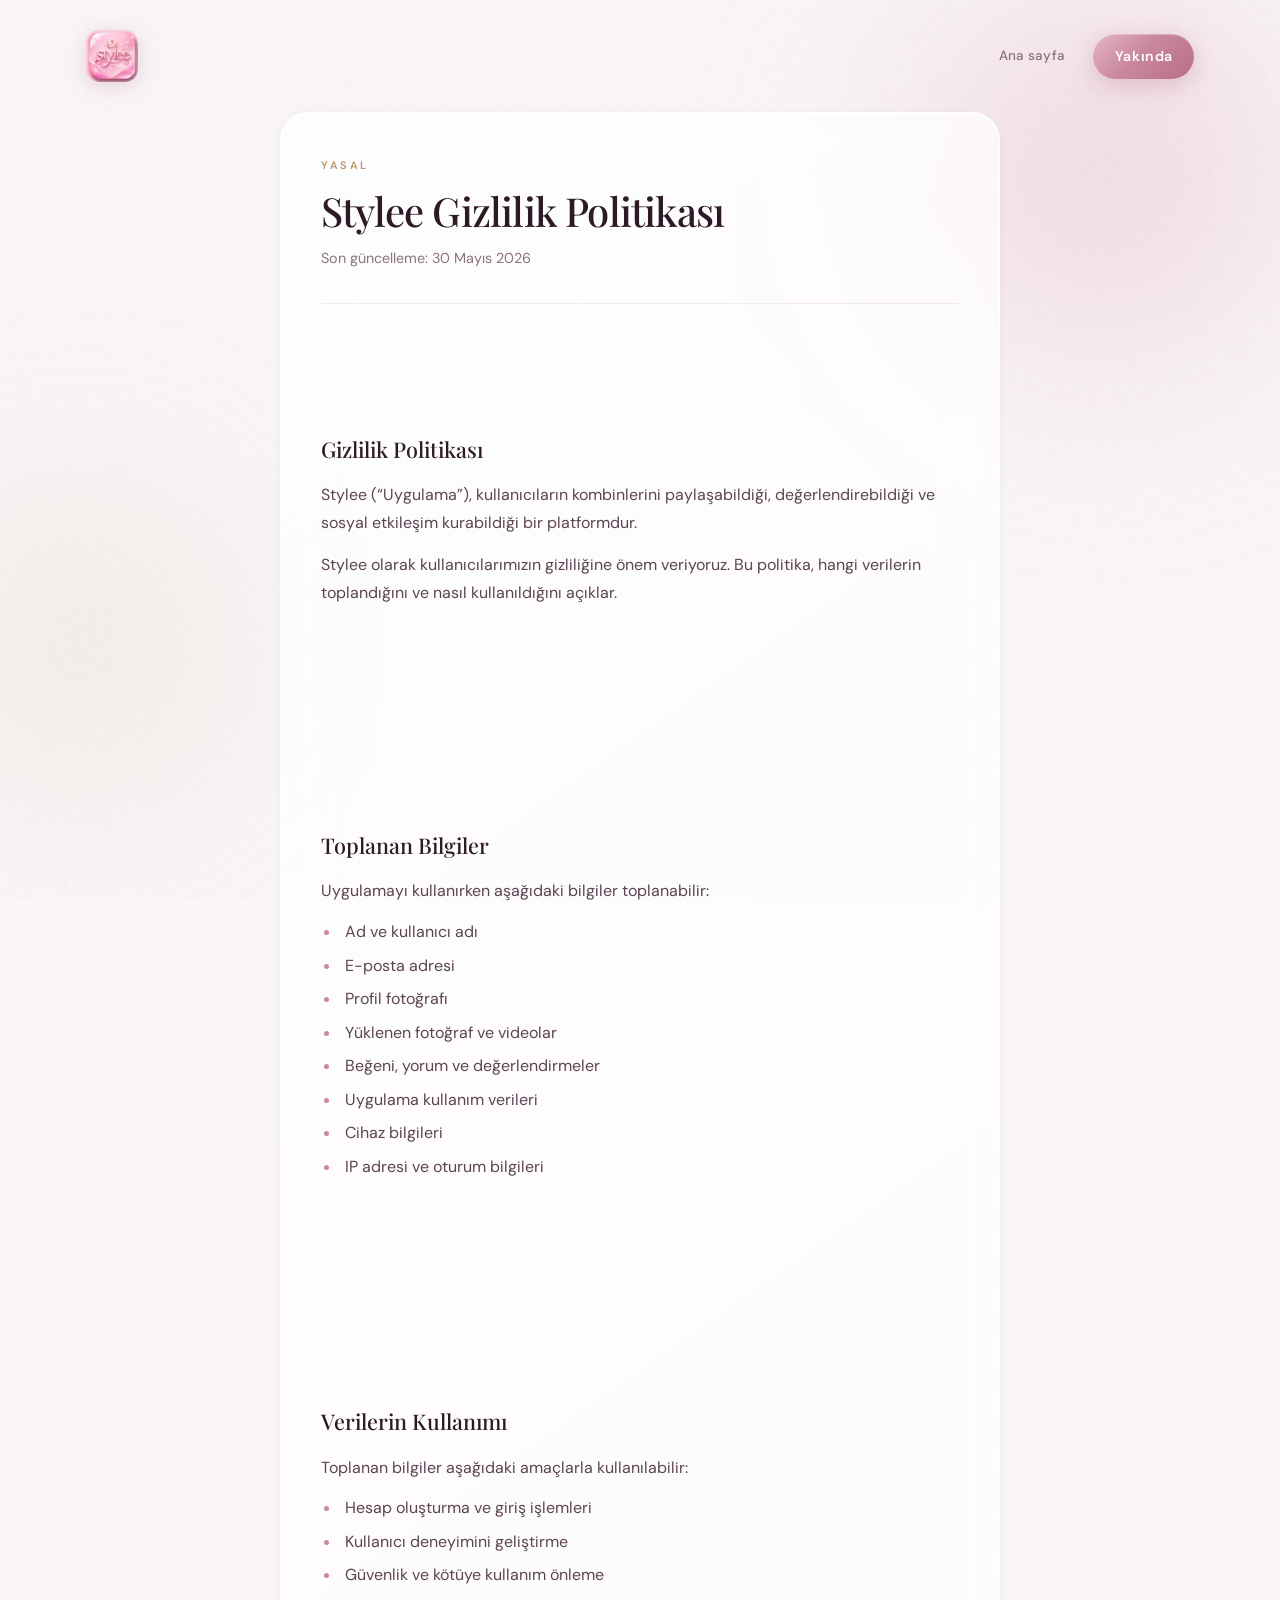
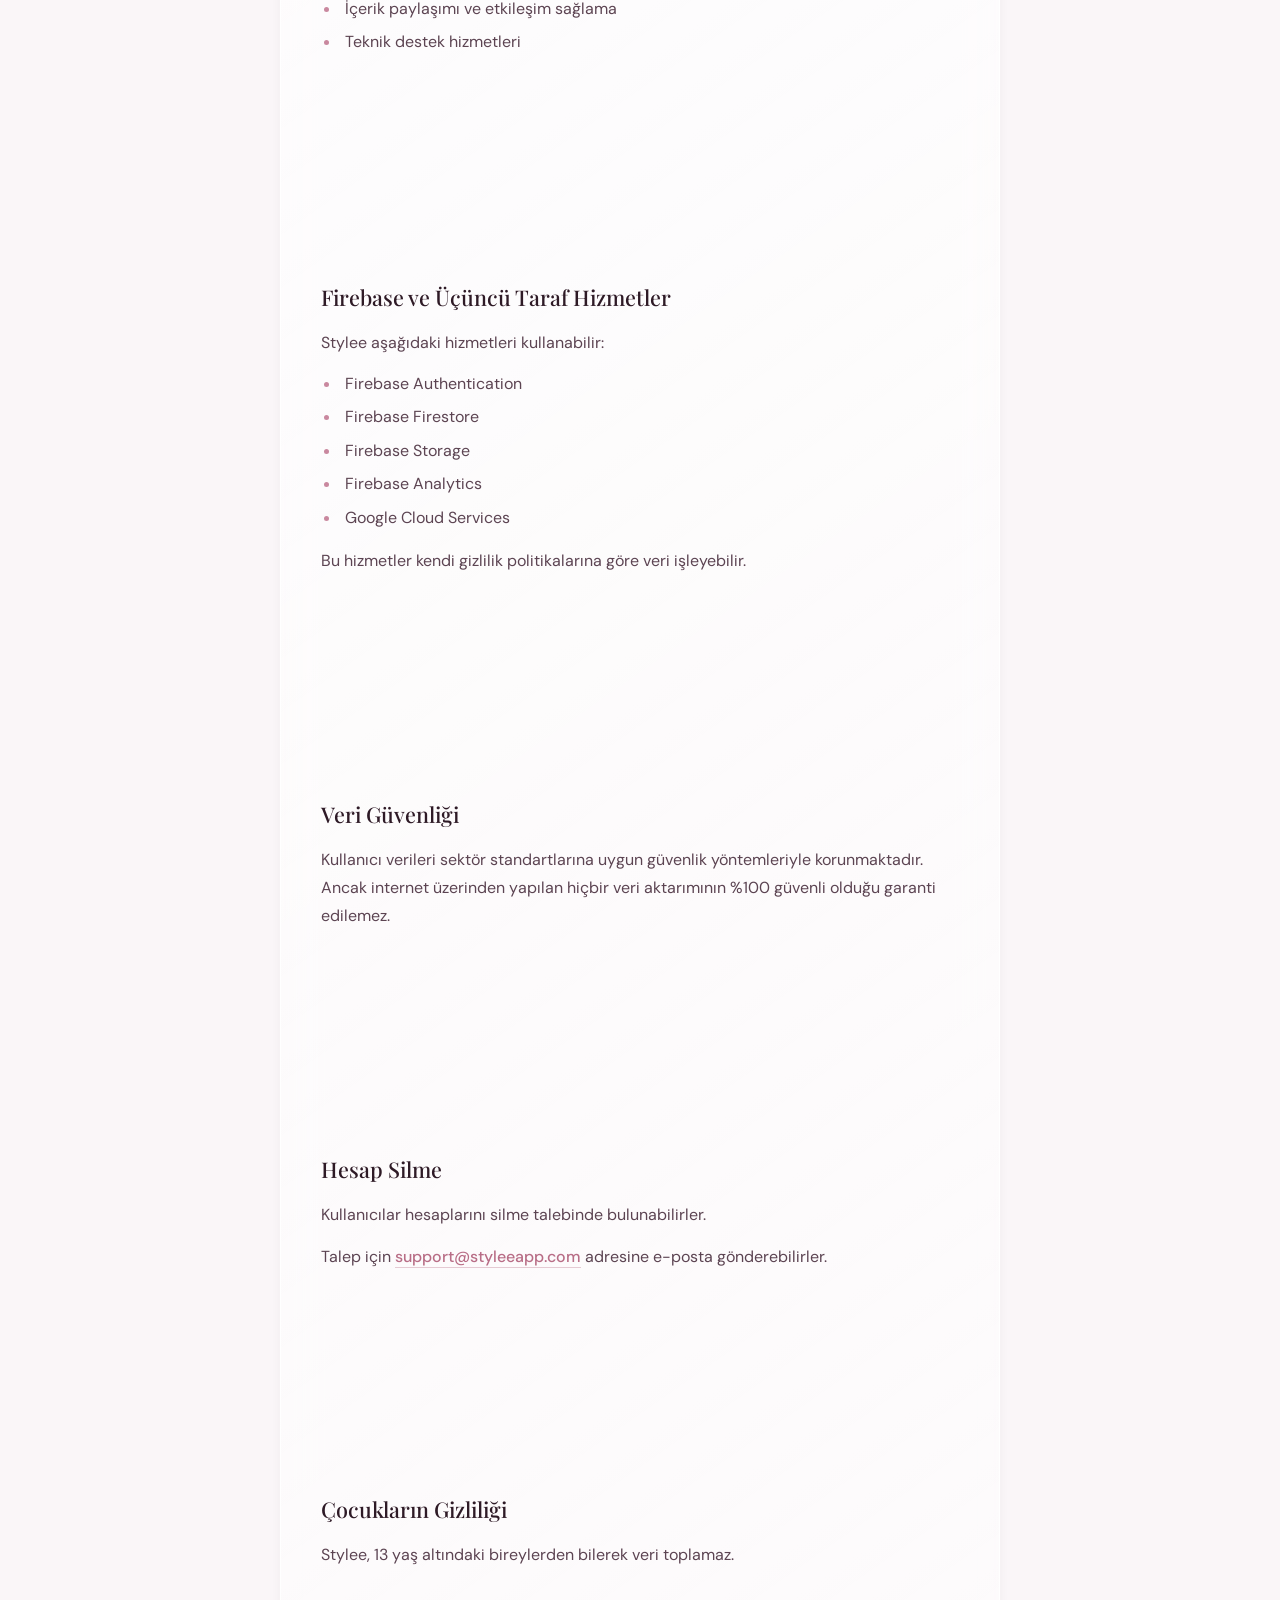
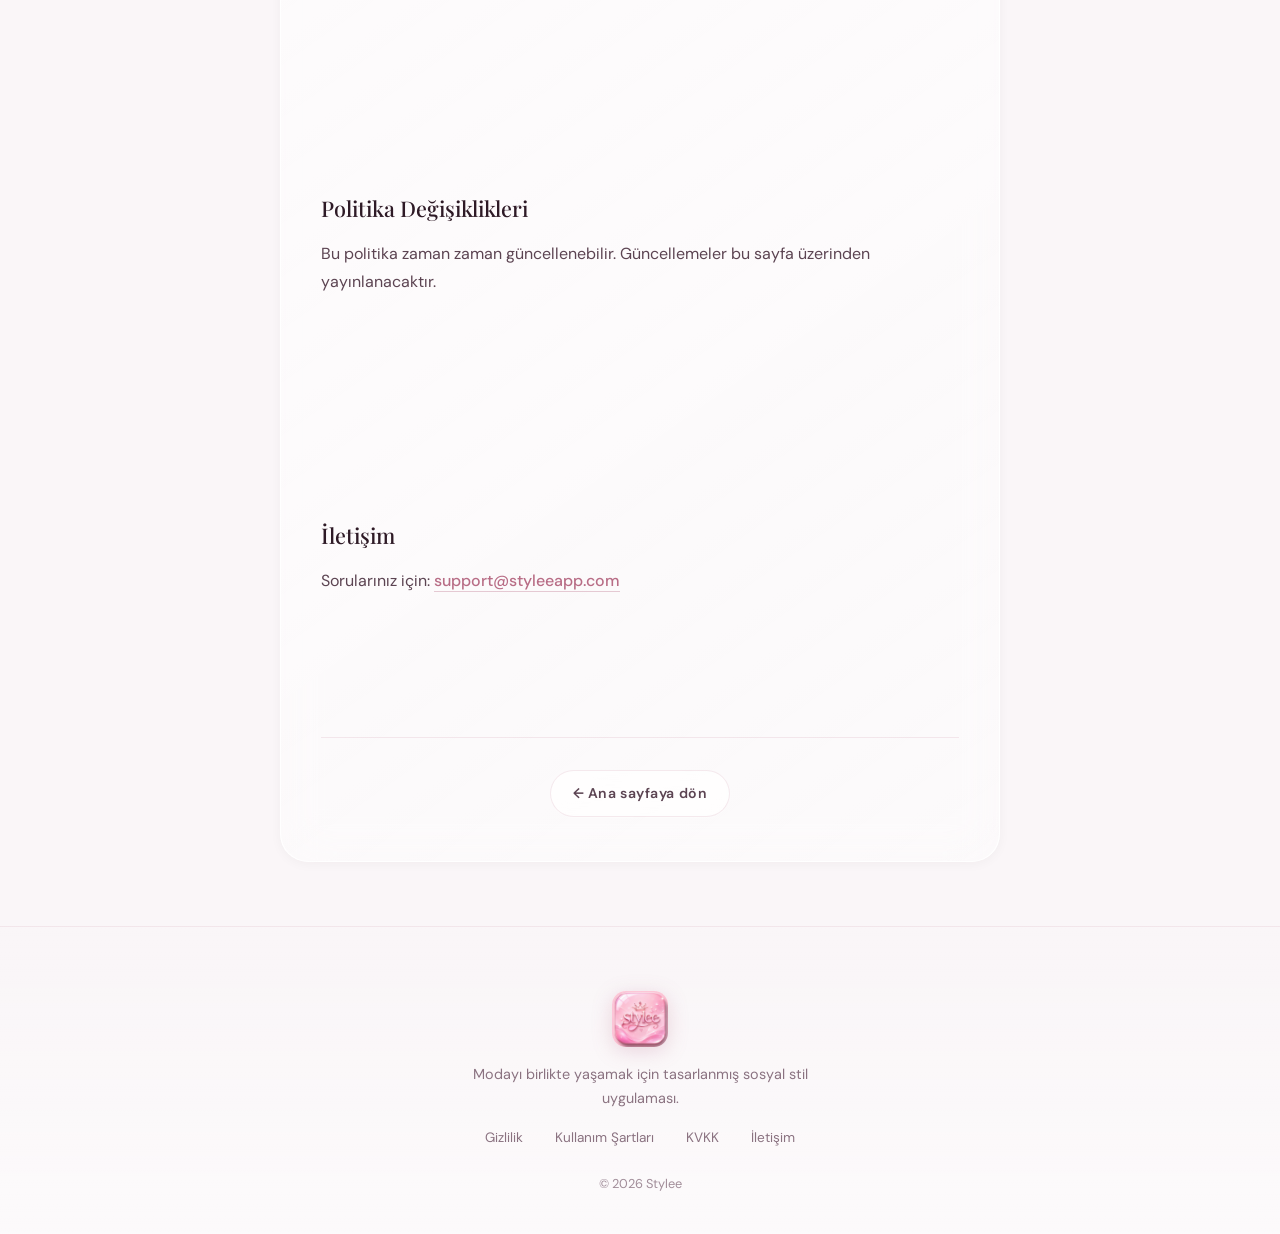
==== gizlilik.html @ 9ff1802a "Initial commit" ====
<!DOCTYPE html>
<html lang="tr">
  <head>
    <meta charset="UTF-8" />
    <meta name="viewport" content="width=device-width, initial-scale=1.0" />
    <meta name="description" content="Stylee gizlilik politikası — verilerinizin nasıl toplandığı ve korunduğu hakkında bilgi." />
    <title>Gizlilik Politikası — Stylee</title>
    <link rel="preconnect" href="https://fonts.googleapis.com" />
    <link rel="preconnect" href="https://fonts.gstatic.com" crossorigin />
    <link
      href="https://fonts.googleapis.com/css2?family=Cormorant+Garamond:ital,wght@0,500;0,600;1,500&family=DM+Sans:ital,wght@0,400;0,500;0,600;0,700;1,400&family=Playfair+Display:ital,wght@0,500;0,600;0,700;1,500&display=swap"
      rel="stylesheet"
    />
    <link rel="icon" href="assets/logo.png" type="image/png" />
    <link rel="stylesheet" href="css/style.css" />
    <link rel="stylesheet" href="css/legal.css" />
  </head>
  <body class="legal-body">
    <div class="bg-mesh" aria-hidden="true">
      <span class="mesh-orb mesh-orb-1"></span>
      <span class="mesh-orb mesh-orb-2"></span>
      <span class="mesh-orb mesh-orb-3"></span>
    </div>
    <div class="bg-grain" aria-hidden="true"></div>

    <header class="header scrolled">
      <div class="container header-wrap">
        <div class="header-inner">
          <a href="index.html" class="logo-link" aria-label="Stylee ana sayfa">
            <img class="logo-img logo-img-full" src="assets/logo.png" alt="Stylee" width="52" height="52" />
          </a>
          <nav class="nav" aria-label="Ana menü">
            <a href="index.html">Ana sayfa</a>
            <a href="index.html#indir" class="btn btn-primary btn-shine">Yakında</a>
          </nav>
          <button class="nav-toggle" type="button" aria-label="Menüyü aç" aria-expanded="false">
            <span></span><span></span><span></span>
          </button>
        </div>
      </div>
    </header>

    <main class="legal-main">
      <article class="legal-doc glass">
        <header class="legal-header">
          <span class="section-label">Yasal</span>
          <h1>Stylee Gizlilik Politikası</h1>
          <p class="legal-updated">Son güncelleme: 30 Mayıs 2026</p>
        </header>

        <section class="legal-section">
          <h2>Gizlilik Politikası</h2>
          <p>
            Stylee (“Uygulama”), kullanıcıların kombinlerini paylaşabildiği, değerlendirebildiği ve
            sosyal etkileşim kurabildiği bir platformdur.
          </p>
          <p>
            Stylee olarak kullanıcılarımızın gizliliğine önem veriyoruz. Bu politika, hangi verilerin
            toplandığını ve nasıl kullanıldığını açıklar.
          </p>
        </section>

        <section class="legal-section">
          <h2>Toplanan Bilgiler</h2>
          <p>Uygulamayı kullanırken aşağıdaki bilgiler toplanabilir:</p>
          <ul>
            <li>Ad ve kullanıcı adı</li>
            <li>E-posta adresi</li>
            <li>Profil fotoğrafı</li>
            <li>Yüklenen fotoğraf ve videolar</li>
            <li>Beğeni, yorum ve değerlendirmeler</li>
            <li>Uygulama kullanım verileri</li>
            <li>Cihaz bilgileri</li>
            <li>IP adresi ve oturum bilgileri</li>
          </ul>
        </section>

        <section class="legal-section">
          <h2>Verilerin Kullanımı</h2>
          <p>Toplanan bilgiler aşağıdaki amaçlarla kullanılabilir:</p>
          <ul>
            <li>Hesap oluşturma ve giriş işlemleri</li>
            <li>Kullanıcı deneyimini geliştirme</li>
            <li>Güvenlik ve kötüye kullanım önleme</li>
            <li>İçerik paylaşımı ve etkileşim sağlama</li>
            <li>Teknik destek hizmetleri</li>
          </ul>
        </section>

        <section class="legal-section">
          <h2>Firebase ve Üçüncü Taraf Hizmetler</h2>
          <p>Stylee aşağıdaki hizmetleri kullanabilir:</p>
          <ul>
            <li>Firebase Authentication</li>
            <li>Firebase Firestore</li>
            <li>Firebase Storage</li>
            <li>Firebase Analytics</li>
            <li>Google Cloud Services</li>
          </ul>
          <p>
            Bu hizmetler kendi gizlilik politikalarına göre veri işleyebilir.
          </p>
        </section>

        <section class="legal-section">
          <h2>Veri Güvenliği</h2>
          <p>
            Kullanıcı verileri sektör standartlarına uygun güvenlik yöntemleriyle korunmaktadır.
            Ancak internet üzerinden yapılan hiçbir veri aktarımının %100 güvenli olduğu garanti
            edilemez.
          </p>
        </section>

        <section class="legal-section">
          <h2>Hesap Silme</h2>
          <p>Kullanıcılar hesaplarını silme talebinde bulunabilirler.</p>
          <p>
            Talep için
            <a href="mailto:support@styleeapp.com">support@styleeapp.com</a>
            adresine e-posta gönderebilirler.
          </p>
        </section>

        <section class="legal-section">
          <h2>Çocukların Gizliliği</h2>
          <p>
            Stylee, 13 yaş altındaki bireylerden bilerek veri toplamaz.
          </p>
        </section>

        <section class="legal-section">
          <h2>Politika Değişiklikleri</h2>
          <p>
            Bu politika zaman zaman güncellenebilir. Güncellemeler bu sayfa üzerinden
            yayınlanacaktır.
          </p>
        </section>

        <section class="legal-section">
          <h2>İletişim</h2>
          <p>
            Sorularınız için:
            <a href="mailto:support@styleeapp.com">support@styleeapp.com</a>
          </p>
        </section>

        <p class="legal-back">
          <a href="index.html" class="btn btn-outline">← Ana sayfaya dön</a>
        </p>
      </article>
    </main>

    <footer class="footer">
      <div class="container footer-inner">
        <a href="index.html" class="logo-link" aria-label="Stylee">
          <img class="logo-img logo-img-full" src="assets/logo.png" alt="Stylee" width="48" height="48" />
        </a>
        <p class="footer-tagline">
          Modayı birlikte yaşamak için tasarlanmış sosyal stil uygulaması.
        </p>
        <nav class="footer-nav">
          <a href="gizlilik.html" aria-current="page">Gizlilik</a>
          <a href="kullanim.html">Kullanım Şartları</a>
          <a href="kvkk.html">KVKK</a>
          <a href="mailto:support@styleeapp.com">İletişim</a>
        </nav>
        <p class="footer-copy">© 2026 Stylee</p>
      </div>
    </footer>

    <script src="js/main.js"></script>
  </body>
</html>
---- css/style.css ----
/* Stylee — premium landing */

:root {
  --bg: #faf6f8;
  --bg-rose: #f8eef2;
  --bg-blush: #f3e4ea;
  --rose: #b86d86;
  --rose-mid: #c9889f;
  --rose-light: #e4b4c4;
  --rose-pale: #f5dfe8;
  --gold: #b8956e;
  --gold-light: #dcc9a8;
  --ink: #2e1a26;
  --ink-soft: #5c4452;
  --muted: #8a7280;
  --glass: rgba(255, 255, 255, 0.62);
  --glass-border: rgba(255, 255, 255, 0.92);
  --line: rgba(184, 109, 134, 0.14);
  --shadow-s: 0 2px 12px rgba(46, 26, 38, 0.04);
  --shadow-m: 0 16px 48px rgba(184, 109, 134, 0.14);
  --shadow-l: 0 40px 100px rgba(184, 109, 134, 0.2);
  --r: 20px;
  --r-lg: 28px;
  --font-serif: "Playfair Display", Georgia, serif;
  --font-sans: "DM Sans", system-ui, sans-serif;
  --font-logo: "Cormorant Garamond", Georgia, serif;
  --ease: cubic-bezier(0.22, 1, 0.36, 1);
}

*, *::before, *::after { box-sizing: border-box; margin: 0; padding: 0; }
html { scroll-behavior: smooth; }

body {
  font-family: var(--font-sans);
  color: var(--ink);
  background: var(--bg);
  line-height: 1.65;
  overflow-x: hidden;
  -webkit-font-smoothing: antialiased;
}

/* Background */
.bg-mesh {
  position: fixed;
  inset: 0;
  z-index: -3;
  pointer-events: none;
  overflow: hidden;
}

.mesh-orb {
  position: absolute;
  border-radius: 50%;
  filter: blur(90px);
}

.mesh-orb-1 {
  width: min(60vw, 560px);
  height: min(60vw, 560px);
  top: -12%;
  right: -8%;
  background: radial-gradient(circle, rgba(228, 180, 196, 0.55), transparent 68%);
  animation: drift 22s var(--ease) infinite;
}

.mesh-orb-2 {
  width: min(50vw, 420px);
  height: min(50vw, 420px);
  bottom: 5%;
  left: -10%;
  background: radial-gradient(circle, rgba(220, 201, 168, 0.35), transparent 68%);
  animation: drift 28s var(--ease) infinite reverse;
}

.mesh-orb-3 {
  width: 280px;
  height: 280px;
  top: 42%;
  left: 38%;
  background: radial-gradient(circle, rgba(255, 255, 255, 0.85), transparent 65%);
  animation: drift 18s var(--ease) infinite 3s;
}

@keyframes drift {
  50% { transform: translate(2%, -3%) scale(1.04); }
}

.bg-grain {
  position: fixed;
  inset: 0;
  z-index: -1;
  opacity: 0.04;
  pointer-events: none;
  background-image: url("data:image/svg+xml,%3Csvg viewBox='0 0 200 200' xmlns='http://www.w3.org/2000/svg'%3E%3Cfilter id='n'%3E%3CfeTurbulence baseFrequency='0.9' numOctaves='4'/%3E%3C/filter%3E%3Crect width='100%25' height='100%25' filter='url(%23n)'/%3E%3C/svg%3E");
}

.bg-lines {
  position: fixed;
  inset: 0;
  z-index: -2;
  opacity: 0.4;
  background:
    linear-gradient(90deg, transparent 49.5%, rgba(255,255,255,0.5) 50%, transparent 50.5%) 0 0 / 80px 80px,
    linear-gradient(transparent 49.5%, rgba(255,255,255,0.35) 50%, transparent 50.5%) 0 0 / 80px 80px;
  mask-image: radial-gradient(ellipse 80% 60% at 50% 30%, black, transparent);
  pointer-events: none;
}

.container {
  width: min(1160px, 90vw);
  margin-inline: auto;
}

.glass {
  background: linear-gradient(145deg, rgba(255,255,255,0.78), rgba(255,255,255,0.45));
  backdrop-filter: blur(24px) saturate(1.15);
  -webkit-backdrop-filter: blur(24px) saturate(1.15);
  border: 1px solid var(--glass-border);
  box-shadow: var(--shadow-s), inset 0 1px 0 rgba(255,255,255,0.9);
}

.section-label {
  display: block;
  font-size: 0.68rem;
  font-weight: 600;
  letter-spacing: 0.24em;
  text-transform: uppercase;
  color: var(--gold);
  margin-bottom: 0.75rem;
}

/* Header */
.header {
  position: fixed;
  top: 0;
  left: 0;
  right: 0;
  z-index: 200;
  padding: 1.25rem 0;
  transition: padding 0.4s var(--ease);
}

.header.scrolled { padding: 0.65rem 0; }

.header-wrap { padding-inline: 0; }

.header-inner {
  display: flex;
  align-items: center;
  justify-content: space-between;
  gap: 1rem;
  padding: 0.65rem 1.35rem;
  border-radius: 999px;
  transition: background 0.4s, box-shadow 0.4s, border 0.4s;
}

.header.scrolled .header-inner {
  background: var(--glass);
  backdrop-filter: blur(20px);
  border: 1px solid var(--glass-border);
  box-shadow: var(--shadow-s);
}

.logo-link {
  display: flex;
  align-items: center;
  gap: 0.55rem;
  text-decoration: none;
  color: inherit;
}

.logo-img {
  width: 44px;
  height: 44px;
  border-radius: 11px;
  object-fit: cover;
  box-shadow: var(--shadow-s);
}

.logo-img-full {
  width: 52px;
  height: 52px;
  border-radius: 13px;
  object-fit: cover;
  box-shadow: 0 4px 20px rgba(184, 109, 134, 0.25);
  transition: transform 0.3s var(--ease), box-shadow 0.3s;
}

.logo-link:hover .logo-img-full {
  transform: scale(1.04);
  box-shadow: 0 8px 28px rgba(184, 109, 134, 0.32);
}

.footer .logo-img-full {
  width: 56px;
  height: 56px;
  border-radius: 14px;
}

.logo-text {
  font-family: var(--font-logo);
  font-size: 1.75rem;
  font-weight: 600;
  font-style: italic;
  letter-spacing: 0.05em;
  background: linear-gradient(120deg, var(--gold), var(--rose-mid), var(--rose-light));
  -webkit-background-clip: text;
  -webkit-text-fill-color: transparent;
  background-clip: text;
}

.nav {
  display: flex;
  align-items: center;
  gap: 1.75rem;
}

.nav a:not(.btn) {
  font-size: 0.84rem;
  font-weight: 500;
  color: var(--muted);
  text-decoration: none;
  letter-spacing: 0.02em;
  transition: color 0.25s;
}

.nav a:not(.btn):hover { color: var(--ink); }

.btn {
  display: inline-flex;
  align-items: center;
  justify-content: center;
  padding: 0.7rem 1.35rem;
  font-family: var(--font-sans);
  font-size: 0.88rem;
  font-weight: 600;
  letter-spacing: 0.04em;
  text-decoration: none;
  border: none;
  border-radius: 999px;
  cursor: pointer;
  transition: transform 0.3s var(--ease), box-shadow 0.3s;
}

.btn-primary {
  color: #fff;
  background: linear-gradient(135deg, var(--rose-light), var(--rose-mid) 45%, var(--rose));
  box-shadow: 0 6px 24px rgba(184, 109, 134, 0.35), inset 0 1px 0 rgba(255,255,255,0.3);
}

.btn-primary:hover {
  transform: translateY(-2px);
  box-shadow: 0 12px 32px rgba(184, 109, 134, 0.42);
}

.btn-outline {
  color: var(--ink-soft);
  background: rgba(255,255,255,0.55);
  border: 1px solid var(--line);
  backdrop-filter: blur(8px);
}

.btn-outline:hover {
  border-color: var(--rose-light);
  color: var(--rose);
}

.btn-lg { padding: 0.9rem 2rem; font-size: 0.95rem; }

.btn-shine {
  position: relative;
  overflow: hidden;
}

.btn-shine::after {
  content: "";
  position: absolute;
  inset: 0;
  background: linear-gradient(105deg, transparent 42%, rgba(255,255,255,0.4) 50%, transparent 58%);
  transform: translateX(-130%);
  transition: transform 0.65s var(--ease);
}

.btn-shine:hover::after { transform: translateX(130%); }

.nav-toggle {
  display: none;
  flex-direction: column;
  gap: 5px;
  background: none;
  border: none;
  cursor: pointer;
  padding: 6px;
}

.nav-toggle span {
  width: 22px;
  height: 1.5px;
  background: var(--ink);
  border-radius: 2px;
}

/* Hero */
.hero {
  padding: 7.5rem 0 4rem;
  min-height: 100svh;
  display: flex;
  align-items: center;
}

.hero-grid {
  display: grid;
  grid-template-columns: 1fr 1.05fr;
  gap: 2rem;
  align-items: center;
}

.hero-badge {
  display: inline-flex;
  align-items: center;
  gap: 0.45rem;
  padding: 0.4rem 1rem;
  margin-bottom: 1.5rem;
  font-size: 0.65rem;
  font-weight: 600;
  letter-spacing: 0.14em;
  text-transform: uppercase;
  color: var(--rose);
  border-radius: 999px;
}

.badge-crown { color: var(--gold); }

.hero h1 {
  font-family: var(--font-serif);
  font-size: clamp(2.6rem, 5.8vw, 4rem);
  font-weight: 500;
  line-height: 1.06;
  letter-spacing: -0.03em;
  margin-bottom: 1.25rem;
}

.hero h1 em {
  font-style: italic;
  background: linear-gradient(135deg, var(--rose), var(--gold));
  -webkit-background-clip: text;
  -webkit-text-fill-color: transparent;
  background-clip: text;
}

.hero-lead {
  font-size: 1.1rem;
  color: var(--muted);
  max-width: 38ch;
  margin-bottom: 2rem;
  line-height: 1.75;
}

.hero-actions {
  display: flex;
  flex-wrap: wrap;
  gap: 0.85rem;
  margin-bottom: 2.25rem;
}

.hero-pills {
  list-style: none;
  display: flex;
  flex-wrap: wrap;
  gap: 0.5rem;
}

.hero-pills li {
  padding: 0.4rem 0.85rem;
  font-size: 0.75rem;
  font-weight: 500;
  color: var(--ink-soft);
  border-radius: 999px;
}

/* Phone frames — screenshot oranı 470×1024 */
.phone-frame {
  background: linear-gradient(155deg, #3d3d40 0%, #1e1e20 55%, #0a0a0b 100%);
  border-radius: 44px;
  padding: 8px;
  box-shadow: var(--shadow-l), inset 0 0 0 1px rgba(255,255,255,0.12);
}

.phone-frame-sm {
  border-radius: 34px;
  padding: 6px;
}

.phone-frame-cta {
  border-radius: 38px;
  padding: 7px;
}

.phone-screen {
  position: relative;
  border-radius: 36px;
  overflow: hidden;
  aspect-ratio: 470 / 1024;
  background: #f8f4f6;
  line-height: 0;
}

.phone-frame-sm .phone-screen { border-radius: 28px; }
.phone-frame-cta .phone-screen { border-radius: 32px; }

.screen-img {
  position: absolute;
  inset: 0;
  width: 100%;
  height: 100%;
  object-fit: contain;
  object-position: center center;
  z-index: 2;
  opacity: 0;
  transition: opacity 0.5s var(--ease);
  border-radius: inherit;
}

.screen-img.loaded { opacity: 1; }

/* Mock UI — fotoğraf yokken şık placeholder */
.screen-mock {
  position: absolute;
  inset: 0;
  z-index: 1;
  background: linear-gradient(180deg, #fff 0%, var(--rose-pale) 100%);
  display: flex;
  flex-direction: column;
  padding: 14% 8% 8%;
}

.mock-header {
  height: 8%;
  border-radius: 8px;
  background: rgba(255,255,255,0.7);
  margin-bottom: 6%;
}

.mock-stories {
  display: flex;
  gap: 6%;
  margin-bottom: 8%;
}

.mock-stories span {
  flex: 1;
  aspect-ratio: 1;
  border-radius: 50%;
  background: linear-gradient(135deg, var(--rose-light), var(--rose-pale));
  border: 2px solid #fff;
  box-shadow: 0 2px 8px rgba(184,109,134,0.2);
}

.mock-feed { flex: 1; display: flex; flex-direction: column; gap: 5%; }

.mock-card {
  flex: 1;
  border-radius: 12px;
  background: linear-gradient(145deg, rgba(255,255,255,0.9), rgba(245,223,232,0.8));
  box-shadow: var(--shadow-s);
}

.mock-card.short { flex: 0.55; }

.screen-mock-sm {
  background: linear-gradient(160deg, #fff 30%, var(--rose-pale) 100%);
}

.screen-mock-fitcheck {
  align-items: center;
  justify-content: center;
  padding: 12%;
}

.mock-ring-row {
  display: flex;
  gap: 8px;
  margin-bottom: 12%;
  width: 100%;
  justify-content: center;
}

.mock-ring-row span {
  width: 14%;
  aspect-ratio: 1;
  border-radius: 50%;
  border: 2px solid var(--rose-light);
  background: #fff;
}

.mock-ring-row span.active {
  border-width: 3px;
  border-color: var(--rose-mid);
  box-shadow: 0 0 0 2px var(--rose-pale);
}

.mock-hero-outfit {
  width: 100%;
  flex: 1;
  border-radius: 16px;
  background: linear-gradient(180deg, var(--rose-pale), var(--rose-light));
}

/* Hero showcase */
.hero-showcase {
  position: relative;
  min-height: 560px;
  display: flex;
  align-items: center;
  justify-content: center;
  padding: 1rem 0;
}

.showcase-glow {
  position: absolute;
  inset: 5%;
  background: radial-gradient(ellipse at center, rgba(228,180,196,0.35), transparent 65%);
  pointer-events: none;
}

.phone-main {
  position: relative;
  z-index: 3;
  width: min(300px, 76%);
  filter: drop-shadow(0 24px 48px rgba(46, 26, 38, 0.18));
  animation: float-main 7s var(--ease) infinite;
}

.phone-float {
  position: absolute;
  z-index: 2;
  width: min(158px, 34%);
  opacity: 0.95;
  filter: drop-shadow(0 16px 32px rgba(46, 26, 38, 0.12));
}

.phone-float-left {
  left: 0;
  bottom: 12%;
  transform: rotate(-8deg);
  animation: float-side 8s var(--ease) infinite 0.5s;
}

.phone-float-right {
  right: 0;
  top: 8%;
  transform: rotate(10deg);
  animation: float-side 8s var(--ease) infinite 1s;
}

@keyframes float-main {
  50% { transform: translateY(-14px); }
}

@keyframes float-side {
  50% { transform: translateY(-10px) rotate(var(--r, -8deg)); }
}

.phone-float-right { --r: 10deg; }
.phone-float-left { --r: -8deg; }

/* Marquee */
.marquee {
  overflow: hidden;
  padding: 1.25rem 0;
  border-block: 1px solid var(--line);
  background: rgba(255,255,255,0.35);
  backdrop-filter: blur(12px);
}

.marquee-track {
  display: flex;
  gap: 2.5rem;
  width: max-content;
}

.marquee-track span {
  font-family: var(--font-serif);
  font-size: 1.15rem;
  font-style: italic;
  color: var(--ink-soft);
  white-space: nowrap;
  opacity: 0.7;
}

.marquee-track span:nth-child(odd) { color: var(--rose-mid); opacity: 1; }

/* Quote */
.quote-strip {
  padding: 4rem 0;
}

.quote-strip blockquote {
  font-family: var(--font-serif);
  font-size: clamp(1.35rem, 3vw, 1.85rem);
  font-weight: 500;
  text-align: center;
  line-height: 1.5;
  color: var(--ink-soft);
  max-width: 28ch;
  margin-inline: auto;
}

.quote-strip em {
  font-style: italic;
  color: var(--rose);
}

/* Sections */
section { padding: 5.5rem 0; }

.section-header {
  text-align: center;
  max-width: 520px;
  margin: 0 auto 3.5rem;
}

.section-header h2 {
  font-family: var(--font-serif);
  font-size: clamp(2rem, 4vw, 2.75rem);
  font-weight: 500;
  letter-spacing: -0.02em;
  margin-bottom: 0.75rem;
}

.section-header p {
  color: var(--muted);
  font-size: 1.05rem;
  line-height: 1.7;
}

/* Bento */
.bento {
  display: grid;
  grid-template-columns: repeat(3, 1fr);
  grid-template-rows: auto auto;
  gap: 1rem;
}

.bento-large {
  grid-column: 1 / 3;
  grid-row: 1 / 3;
  display: grid;
  grid-template-columns: 1fr 1fr;
  gap: 0;
  padding: 0;
  overflow: hidden;
}

.bento-card {
  padding: 1.75rem;
  border-radius: var(--r-lg);
  transition: transform 0.4s var(--ease), box-shadow 0.4s;
}

.bento-card:not(.bento-large):hover {
  transform: translateY(-4px);
  box-shadow: var(--shadow-m);
}

.bento-visual {
  position: relative;
  min-height: 320px;
  background: linear-gradient(180deg, #f8f4f6, #efe6ea);
}

.bento-img {
  position: absolute;
  inset: 0;
  width: 100%;
  height: 100%;
  object-fit: contain;
  object-position: center center;
  z-index: 2;
  opacity: 0;
  transition: opacity 0.5s;
  padding: 1rem;
}

.bento-img.loaded { opacity: 1; }

.bento-placeholder {
  position: absolute;
  inset: 0;
  background: linear-gradient(145deg, var(--rose-pale), #fff 50%, var(--gold-light));
  opacity: 0.6;
}

.bento-body {
  padding: 2rem;
  display: flex;
  flex-direction: column;
  justify-content: center;
}

.bento-tag {
  font-size: 0.65rem;
  font-weight: 600;
  letter-spacing: 0.18em;
  text-transform: uppercase;
  color: var(--gold);
  margin-bottom: 0.5rem;
}

.bento-card h3 {
  font-family: var(--font-serif);
  font-size: 1.35rem;
  font-weight: 500;
  margin-bottom: 0.5rem;
}

.bento-card p {
  font-size: 0.9rem;
  color: var(--muted);
  line-height: 1.65;
}

.bento-large .bento-body h3 { font-size: 1.65rem; }

/* Fit Check */
.fitcheck-panel {
  display: grid;
  grid-template-columns: 1fr 0.9fr;
  gap: 3rem;
  align-items: center;
  padding: 3.5rem 4rem;
  border-radius: var(--r-lg);
  position: relative;
  overflow: hidden;
}

.fitcheck-panel::before {
  content: "";
  position: absolute;
  top: -30%;
  right: -10%;
  width: 50%;
  height: 120%;
  background: radial-gradient(circle, rgba(220,201,168,0.2), transparent 65%);
  pointer-events: none;
}

.fitcheck-copy { position: relative; z-index: 1; }

.fitcheck-copy h2 {
  font-family: var(--font-serif);
  font-size: clamp(2.25rem, 4vw, 3rem);
  font-weight: 500;
  letter-spacing: -0.02em;
  margin-bottom: 0.75rem;
}

.fitcheck-lead {
  color: var(--muted);
  font-size: 1.05rem;
  margin-bottom: 1.5rem;
  max-width: 36ch;
}

.fitcheck-list {
  list-style: none;
  margin-bottom: 2rem;
}

.fitcheck-list li {
  position: relative;
  padding-left: 1.35rem;
  margin-bottom: 0.65rem;
  font-size: 0.95rem;
  color: var(--ink-soft);
}

.fitcheck-list li::before {
  content: "";
  position: absolute;
  left: 0;
  top: 0.55em;
  width: 6px;
  height: 6px;
  border-radius: 50%;
  background: linear-gradient(135deg, var(--rose-light), var(--gold));
}

.story-rings { display: flex; gap: 0.75rem; }

.story-ring {
  width: 64px;
  height: 64px;
  padding: 2px;
  border-radius: 50%;
  background: linear-gradient(135deg, var(--rose-light), var(--rose-mid));
}

.story-ring-inner {
  width: 100%;
  height: 100%;
  border-radius: 50%;
  background: var(--bg-rose);
  overflow: hidden;
}

.story-ring-inner img {
  width: 100%;
  height: 100%;
  object-fit: cover;
}

.fitcheck-device {
  position: relative;
  z-index: 1;
  width: min(272px, 100%);
  margin-inline: auto;
  filter: drop-shadow(0 20px 40px rgba(46, 26, 38, 0.14));
}

/* Showcase gallery */
.showcase-grid {
  display: grid;
  grid-template-columns: 1.35fr 1fr 1fr;
  grid-template-rows: auto auto;
  gap: 1.15rem;
  align-items: stretch;
}

.showcase-featured {
  grid-row: 1 / 3;
  grid-column: 1;
}

.showcase-item { margin: 0; }

.showcase-frame {
  position: relative;
  aspect-ratio: 470 / 1024;
  max-height: 520px;
  margin-inline: auto;
  width: 100%;
  max-width: 280px;
  border-radius: 22px;
  overflow: hidden;
  background: #f8f4f6;
  box-shadow: var(--shadow-m);
  transition: transform 0.45s var(--ease), box-shadow 0.45s;
}

.showcase-featured .showcase-frame {
  max-width: 100%;
  max-height: none;
}

.showcase-item:hover .showcase-frame {
  transform: translateY(-6px) scale(1.01);
  box-shadow: var(--shadow-l);
}

.showcase-img {
  position: absolute;
  inset: 0;
  width: 100%;
  height: 100%;
  object-fit: contain;
  object-position: center center;
  z-index: 2;
  opacity: 0;
  transition: opacity 0.5s;
}

.showcase-img.loaded { opacity: 1; }

.showcase-item figcaption {
  margin-top: 0.65rem;
  font-size: 0.78rem;
  font-weight: 500;
  letter-spacing: 0.08em;
  text-transform: uppercase;
  color: var(--muted);
  text-align: center;
}

/* CTA */
.cta-panel {
  display: grid;
  grid-template-columns: 1fr 0.85fr;
  gap: 2rem;
  align-items: center;
  padding: 3.5rem 4rem;
  border-radius: var(--r-lg);
  overflow: hidden;
}

.cta-content { text-align: left; }

.cta-crown {
  color: var(--gold);
  margin-bottom: 1rem;
  opacity: 0.9;
}

.cta-content h2 {
  font-family: var(--font-serif);
  font-size: clamp(2rem, 4vw, 2.75rem);
  font-weight: 500;
  margin-bottom: 0.75rem;
}

.cta-content p {
  color: var(--muted);
  margin-bottom: 1.75rem;
  max-width: 32ch;
}

.cta-visual {
  display: flex;
  justify-content: center;
}

.phone-frame-cta { width: min(220px, 100%); }

/* Footer */
.footer {
  padding: 4rem 0 2.5rem;
  border-top: 1px solid var(--line);
  background: linear-gradient(180deg, transparent, rgba(255,255,255,0.5));
}

.footer-inner {
  display: flex;
  flex-direction: column;
  align-items: center;
  text-align: center;
  gap: 1rem;
}

.footer-tagline {
  font-size: 0.9rem;
  color: var(--muted);
  max-width: 36ch;
}

.footer-nav {
  display: flex;
  gap: 2rem;
  flex-wrap: wrap;
  justify-content: center;
}

.footer-nav a {
  font-size: 0.85rem;
  color: var(--muted);
  text-decoration: none;
  transition: color 0.2s;
}

.footer-nav a:hover { color: var(--rose); }

.footer-copy {
  font-size: 0.8rem;
  color: var(--muted);
  margin-top: 0.5rem;
  opacity: 0.8;
}

/* Reveal → css/motion.css */

/* Responsive */
@media (max-width: 960px) {
  .hero-grid {
    grid-template-columns: 1fr;
    text-align: center;
  }

  .hero-lead { margin-inline: auto; }
  .hero-actions, .hero-pills { justify-content: center; }

  .hero-showcase {
    min-height: 440px;
    order: -1;
  }

  .phone-float-left { left: 2%; }
  .phone-float-right { right: 2%; }

  .bento {
    grid-template-columns: 1fr;
  }

  .bento-large {
    grid-column: 1;
    grid-row: auto;
    grid-template-columns: 1fr;
  }

  .bento-visual { min-height: 200px; }

  .fitcheck-panel,
  .cta-panel {
    grid-template-columns: 1fr;
    padding: 2.5rem 1.75rem;
    text-align: center;
  }

  .fitcheck-lead { margin-inline: auto; }
  .fitcheck-list { display: inline-block; text-align: left; }
  .story-rings { justify-content: center; }

  .cta-content { text-align: center; }
  .cta-content p { margin-inline: auto; }

  .showcase-grid {
    grid-template-columns: 1fr 1fr;
    grid-template-rows: auto;
  }

  .showcase-featured {
    grid-column: 1 / -1;
    grid-row: auto;
  }

  .showcase-frame {
    max-width: 240px;
  }

  .showcase-featured .showcase-frame {
    max-width: 280px;
  }
}

@media (max-width: 640px) {
  .nav {
    display: none;
    position: absolute;
    top: calc(100% + 8px);
    left: 0;
    right: 0;
    flex-direction: column;
    padding: 1.25rem;
    background: var(--glass);
    backdrop-filter: blur(20px);
    border: 1px solid var(--glass-border);
    border-radius: var(--r);
    box-shadow: var(--shadow-m);
  }

  .nav.open { display: flex; }

  .nav-toggle { display: flex; }

  .header-inner { position: relative; }

  .phone-float { display: none; }

  .hero { padding-top: 6rem; min-height: auto; }

  .marquee-track span { font-size: 1rem; }

  .showcase-grid { grid-template-columns: 1fr; }

  .showcase-frame {
    max-width: min(280px, 85vw);
  }
}
---- css/legal.css ----
/* Yasal sayfalar — gizlilik, kullanım şartları */

.legal-body {
  overflow-x: hidden;
}

.legal-main {
  padding: 7rem 0 4rem;
  min-height: 100vh;
}

.legal-doc {
  max-width: 720px;
  margin-inline: auto;
  padding: 2.75rem 2.5rem;
  border-radius: var(--r-lg);
}

.legal-header {
  margin-bottom: 2.5rem;
  padding-bottom: 2rem;
  border-bottom: 1px solid var(--line);
}

.legal-header h1 {
  font-family: var(--font-serif);
  font-size: clamp(1.85rem, 4vw, 2.5rem);
  font-weight: 500;
  letter-spacing: -0.02em;
  line-height: 1.2;
  margin-bottom: 0.75rem;
}

.legal-updated {
  font-size: 0.9rem;
  color: var(--muted);
}

.legal-section {
  margin-bottom: 2rem;
}

.legal-section h2 {
  font-family: var(--font-serif);
  font-size: 1.35rem;
  font-weight: 500;
  color: var(--ink);
  margin-bottom: 0.85rem;
}

.legal-section p {
  color: var(--ink-soft);
  margin-bottom: 0.85rem;
  line-height: 1.75;
}

.legal-section ul {
  margin: 0.5rem 0 1rem 1.25rem;
  color: var(--ink-soft);
}

.legal-section li {
  margin-bottom: 0.45rem;
  line-height: 1.65;
  padding-left: 0.25rem;
}

.legal-section li::marker {
  color: var(--rose-mid);
}

.legal-section a {
  color: var(--rose);
  font-weight: 500;
  text-decoration: none;
  border-bottom: 1px solid rgba(184, 109, 134, 0.35);
  transition: color 0.2s, border-color 0.2s;
}

.legal-section a:hover {
  color: var(--rose-dark, #a8647a);
  border-color: var(--rose-mid);
}

.legal-back {
  margin-top: 2.5rem;
  padding-top: 2rem;
  border-top: 1px solid var(--line);
  text-align: center;
}

@media (max-width: 640px) {
  .legal-doc {
    padding: 2rem 1.35rem;
  }

  .legal-main {
    padding-top: 6rem;
  }
}
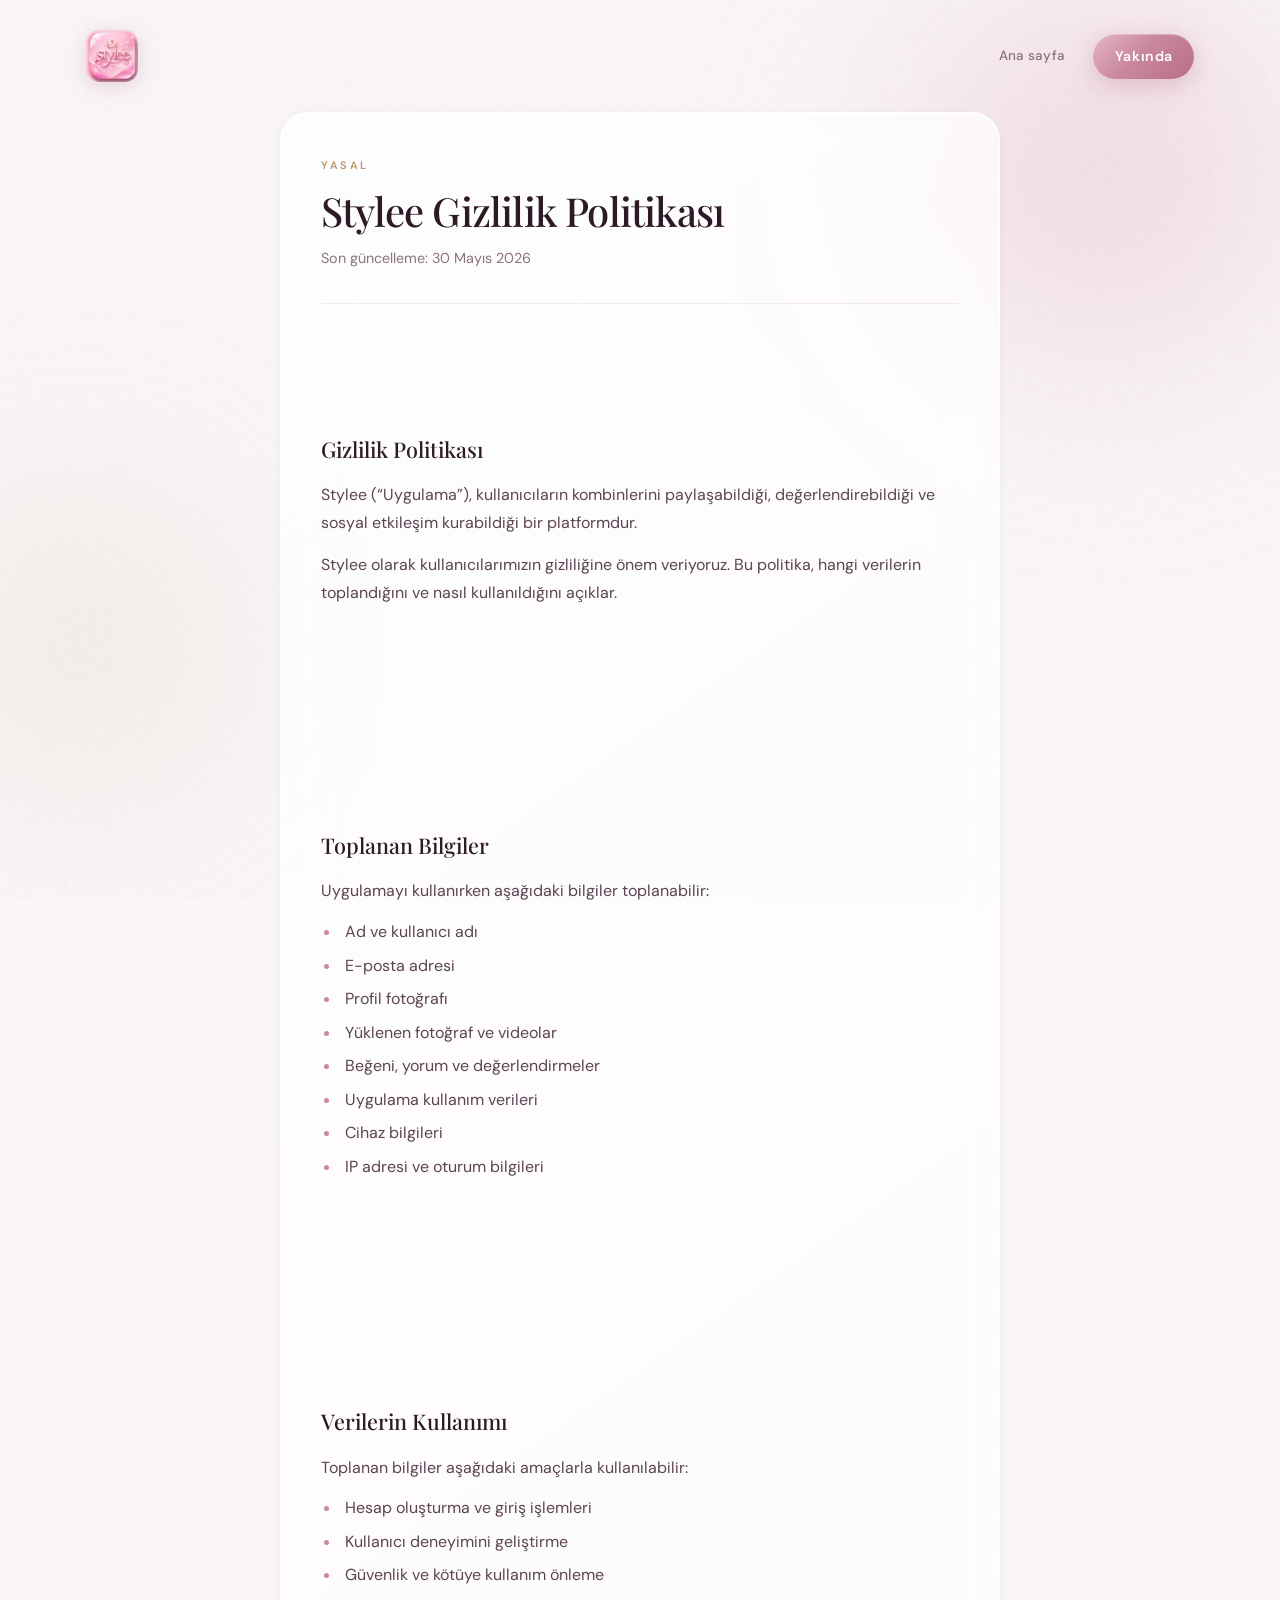
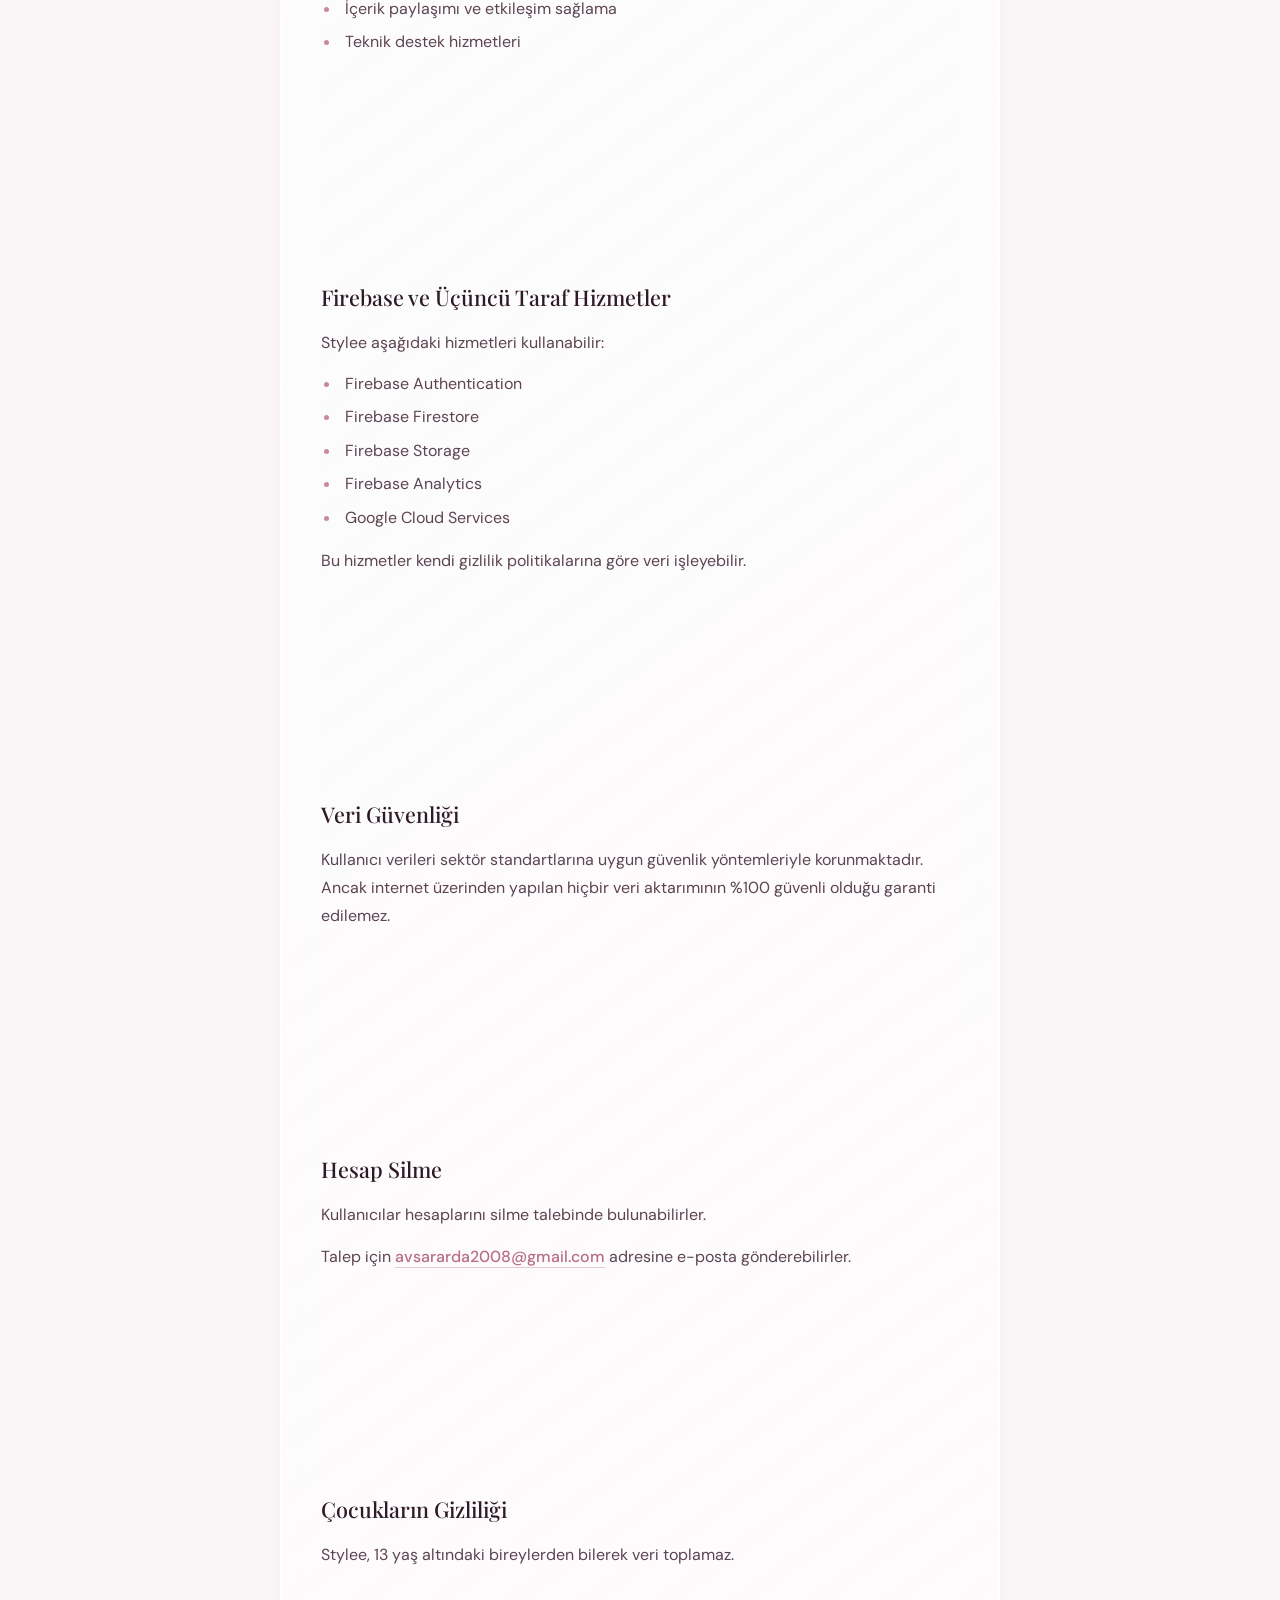
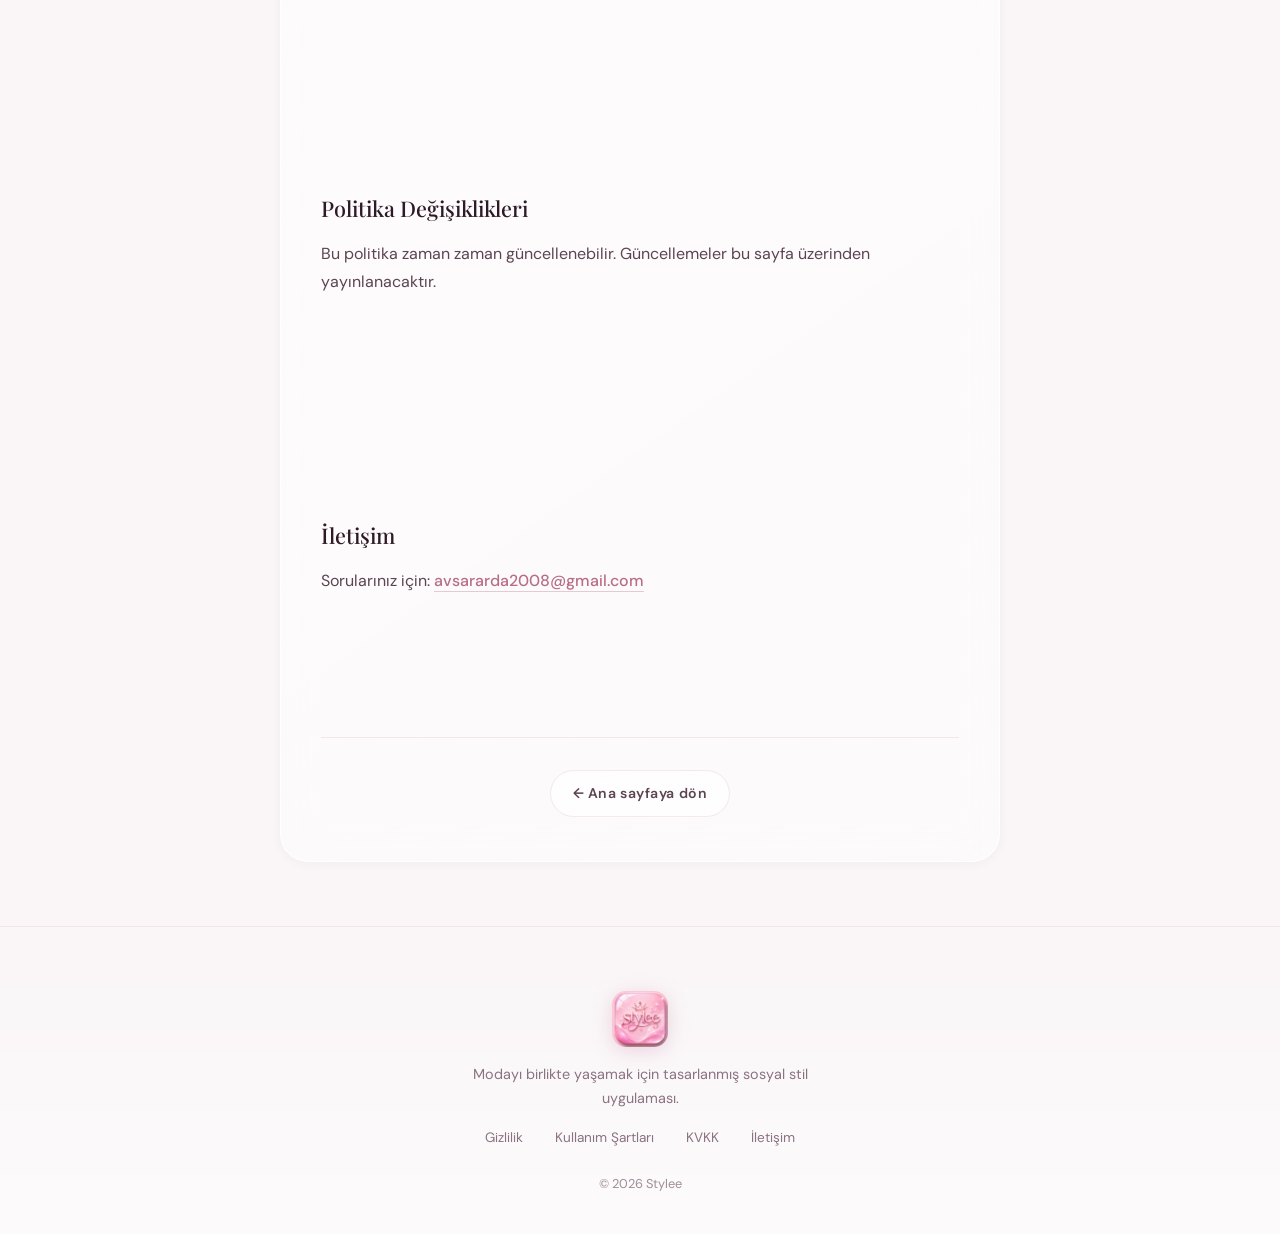
==== commit 93702976: "e posta değişikliği" ====
--- a/gizlilik.html
+++ b/gizlilik.html
@@ -116,7 +116,7 @@
           <p>Kullanıcılar hesaplarını silme talebinde bulunabilirler.</p>
           <p>
             Talep için
-            <a href="mailto:support@styleeapp.com">support@styleeapp.com</a>
+            <a href="mailto:avsararda2008@gmail.com">avsararda2008@gmail.com</a>
             adresine e-posta gönderebilirler.
           </p>
         </section>
@@ -140,7 +140,7 @@
           <h2>İletişim</h2>
           <p>
             Sorularınız için:
-            <a href="mailto:support@styleeapp.com">support@styleeapp.com</a>
+            <a href="mailto:avsararda2008@gmail.com">avsararda2008@gmail.com</a>
           </p>
         </section>
 
@@ -162,7 +162,7 @@
           <a href="gizlilik.html" aria-current="page">Gizlilik</a>
           <a href="kullanim.html">Kullanım Şartları</a>
           <a href="kvkk.html">KVKK</a>
-          <a href="mailto:support@styleeapp.com">İletişim</a>
+          <a href="mailto:avsararda2008@gmail.com">İletişim</a>
         </nav>
         <p class="footer-copy">© 2026 Stylee</p>
       </div>
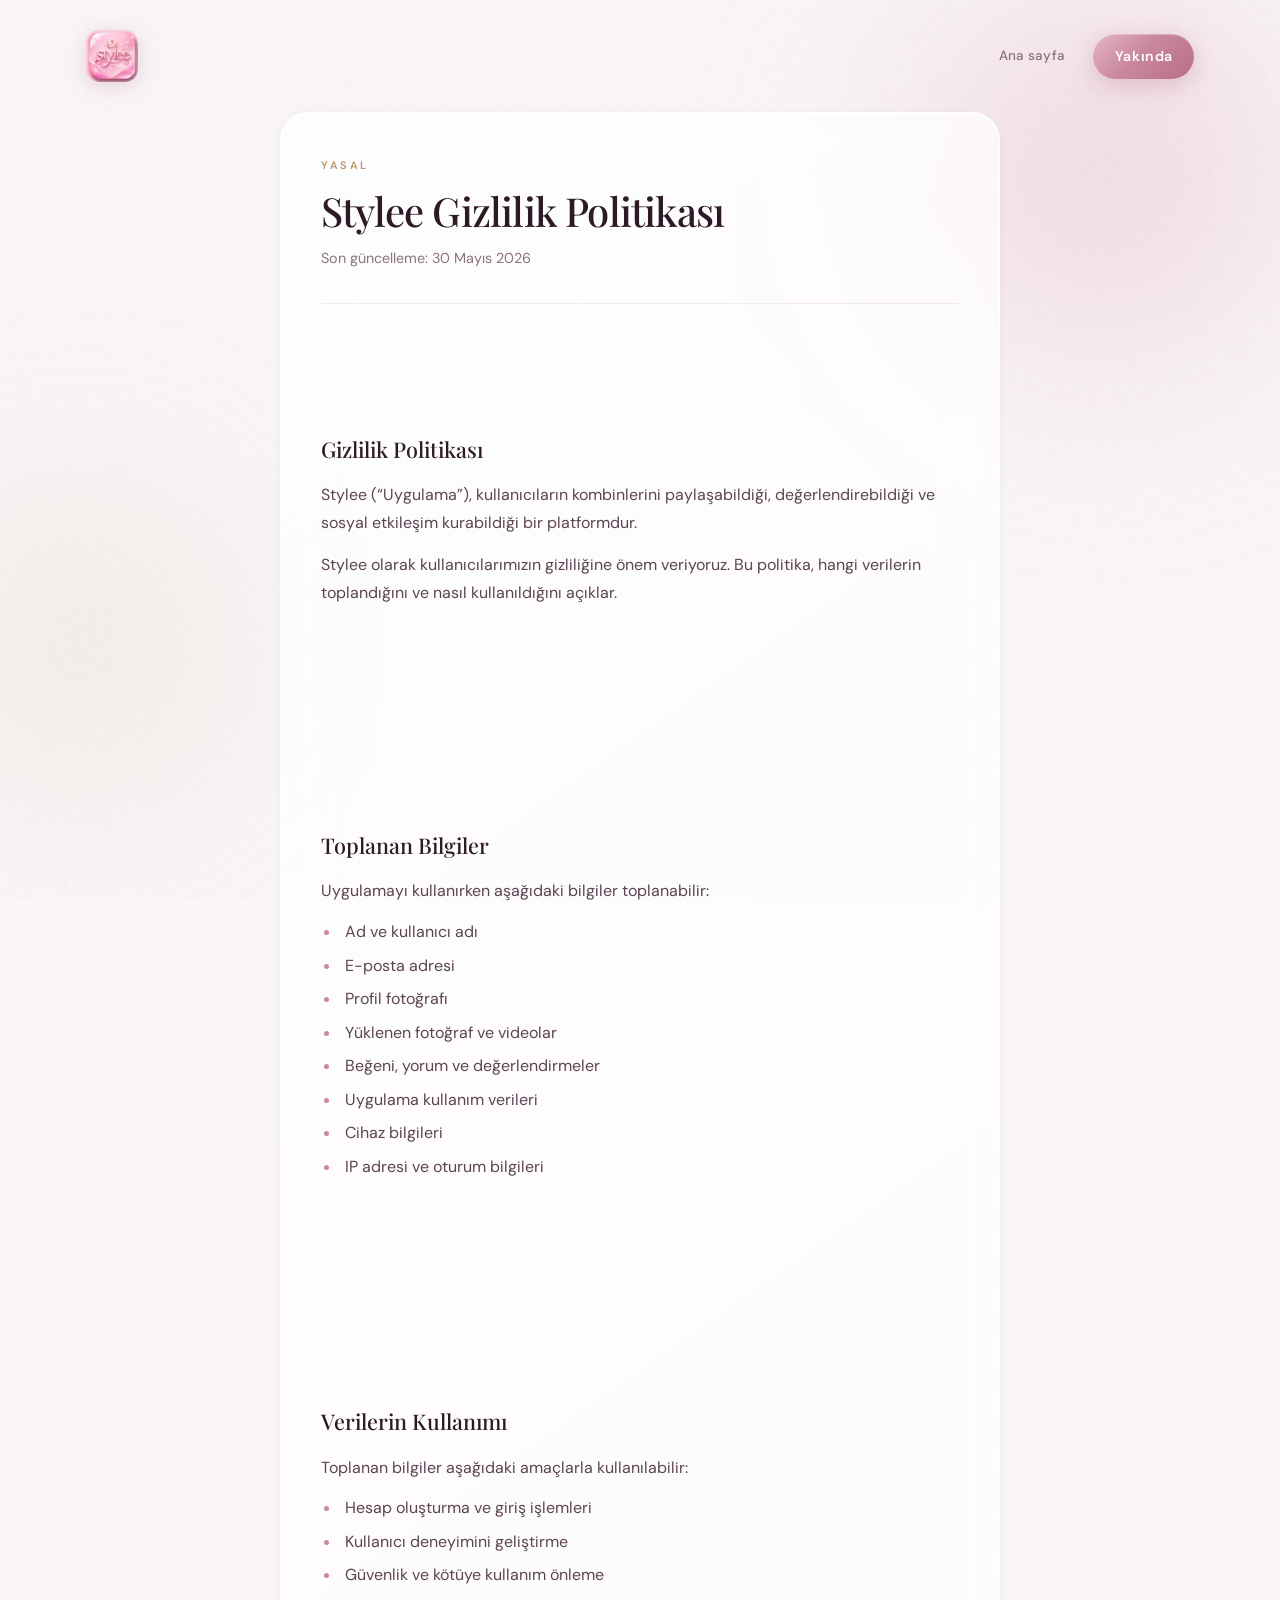
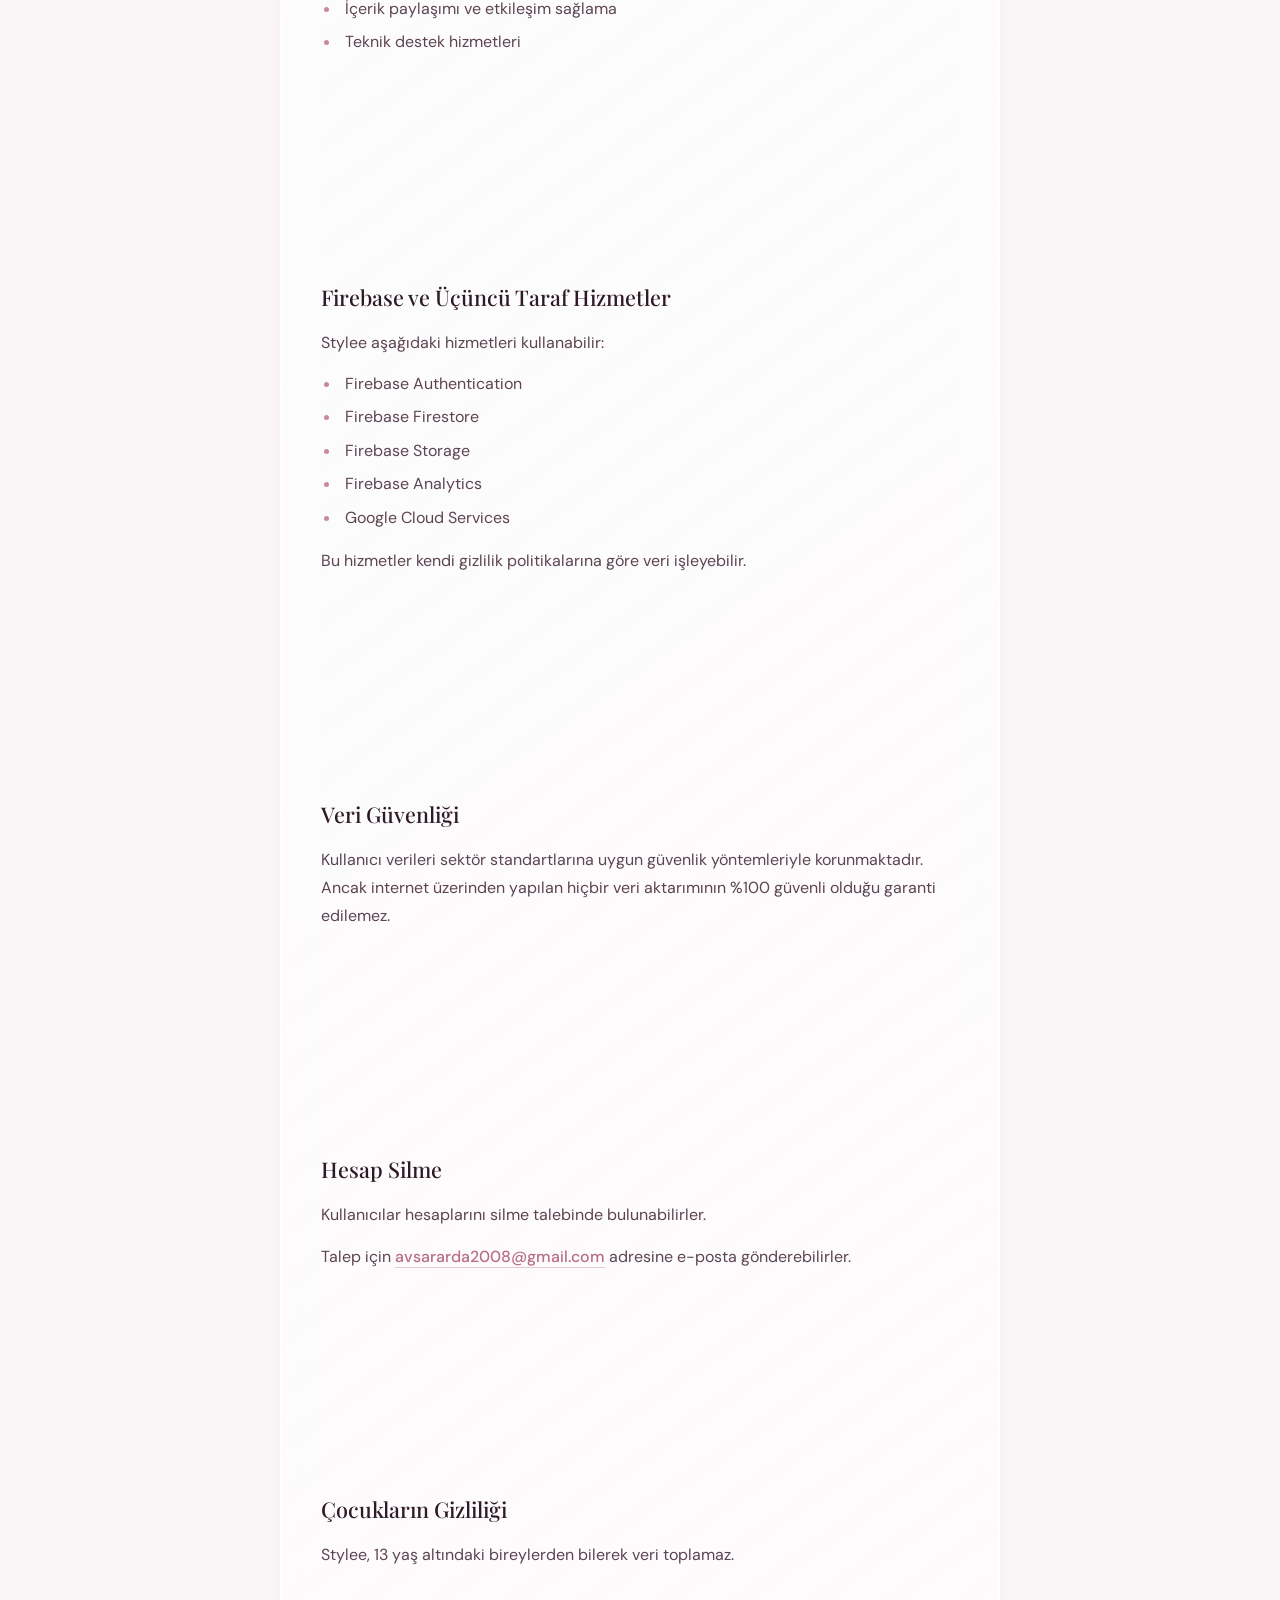
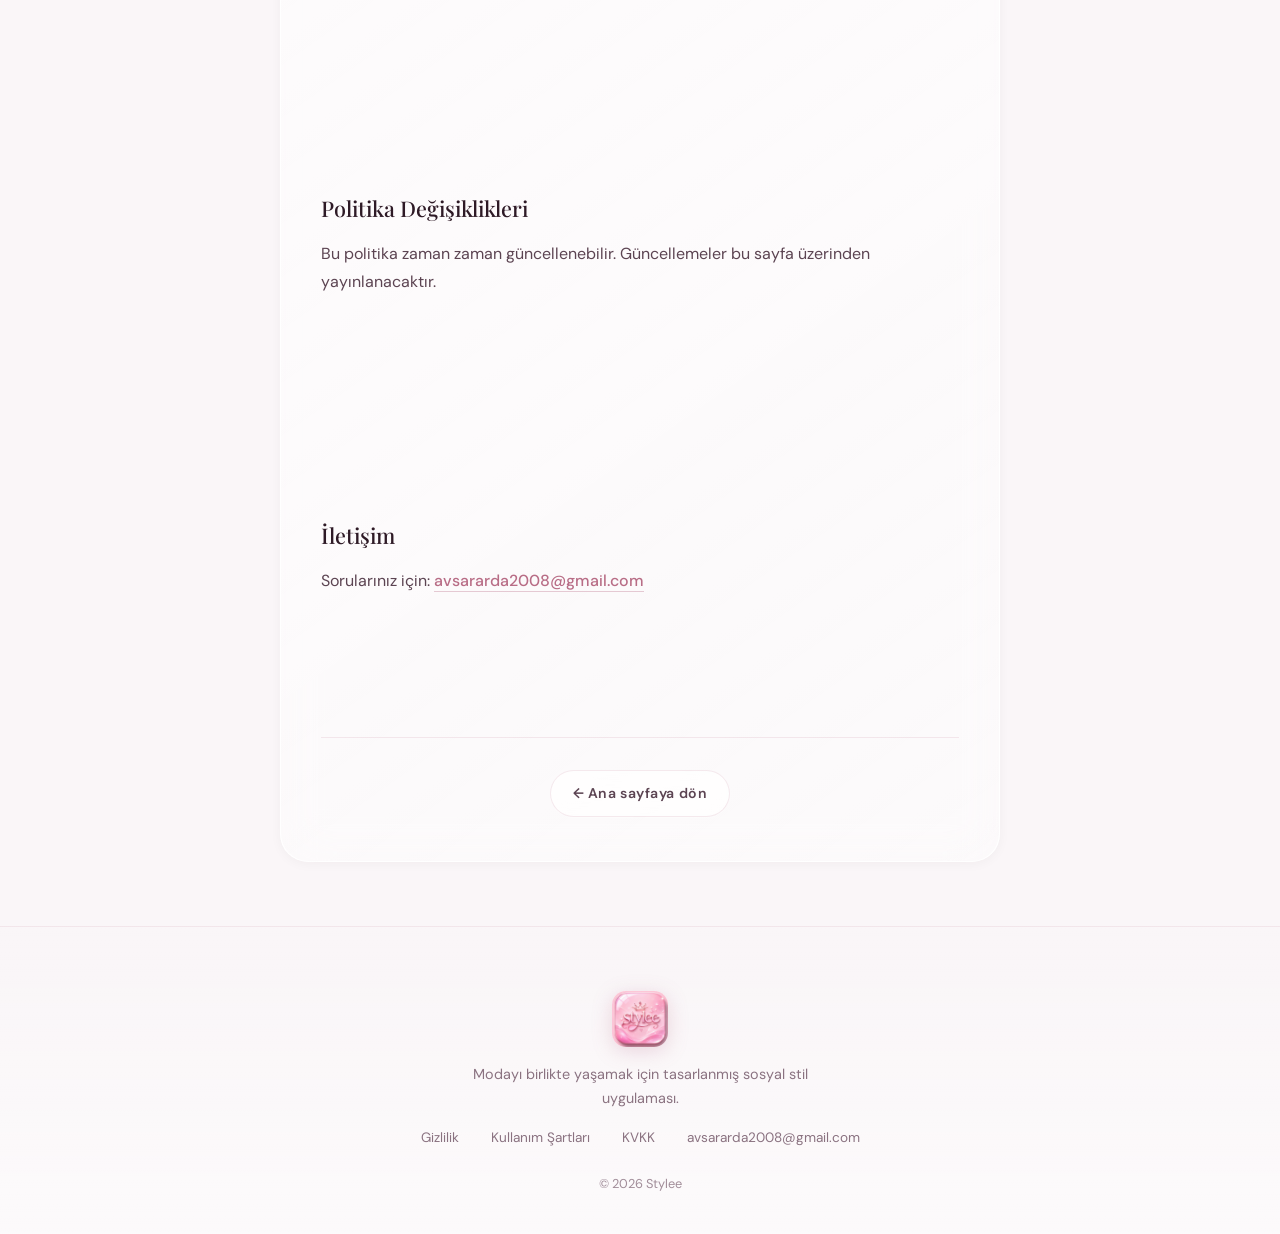
==== commit 7403b0f4: "iletişim kutusu değişikliği" ====
--- a/gizlilik.html
+++ b/gizlilik.html
@@ -162,7 +162,7 @@
           <a href="gizlilik.html" aria-current="page">Gizlilik</a>
           <a href="kullanim.html">Kullanım Şartları</a>
           <a href="kvkk.html">KVKK</a>
-          <a href="mailto:avsararda2008@gmail.com">İletişim</a>
+          <a href="mailto:avsararda2008@gmail.com">avsararda2008@gmail.com</a>
         </nav>
         <p class="footer-copy">© 2026 Stylee</p>
       </div>
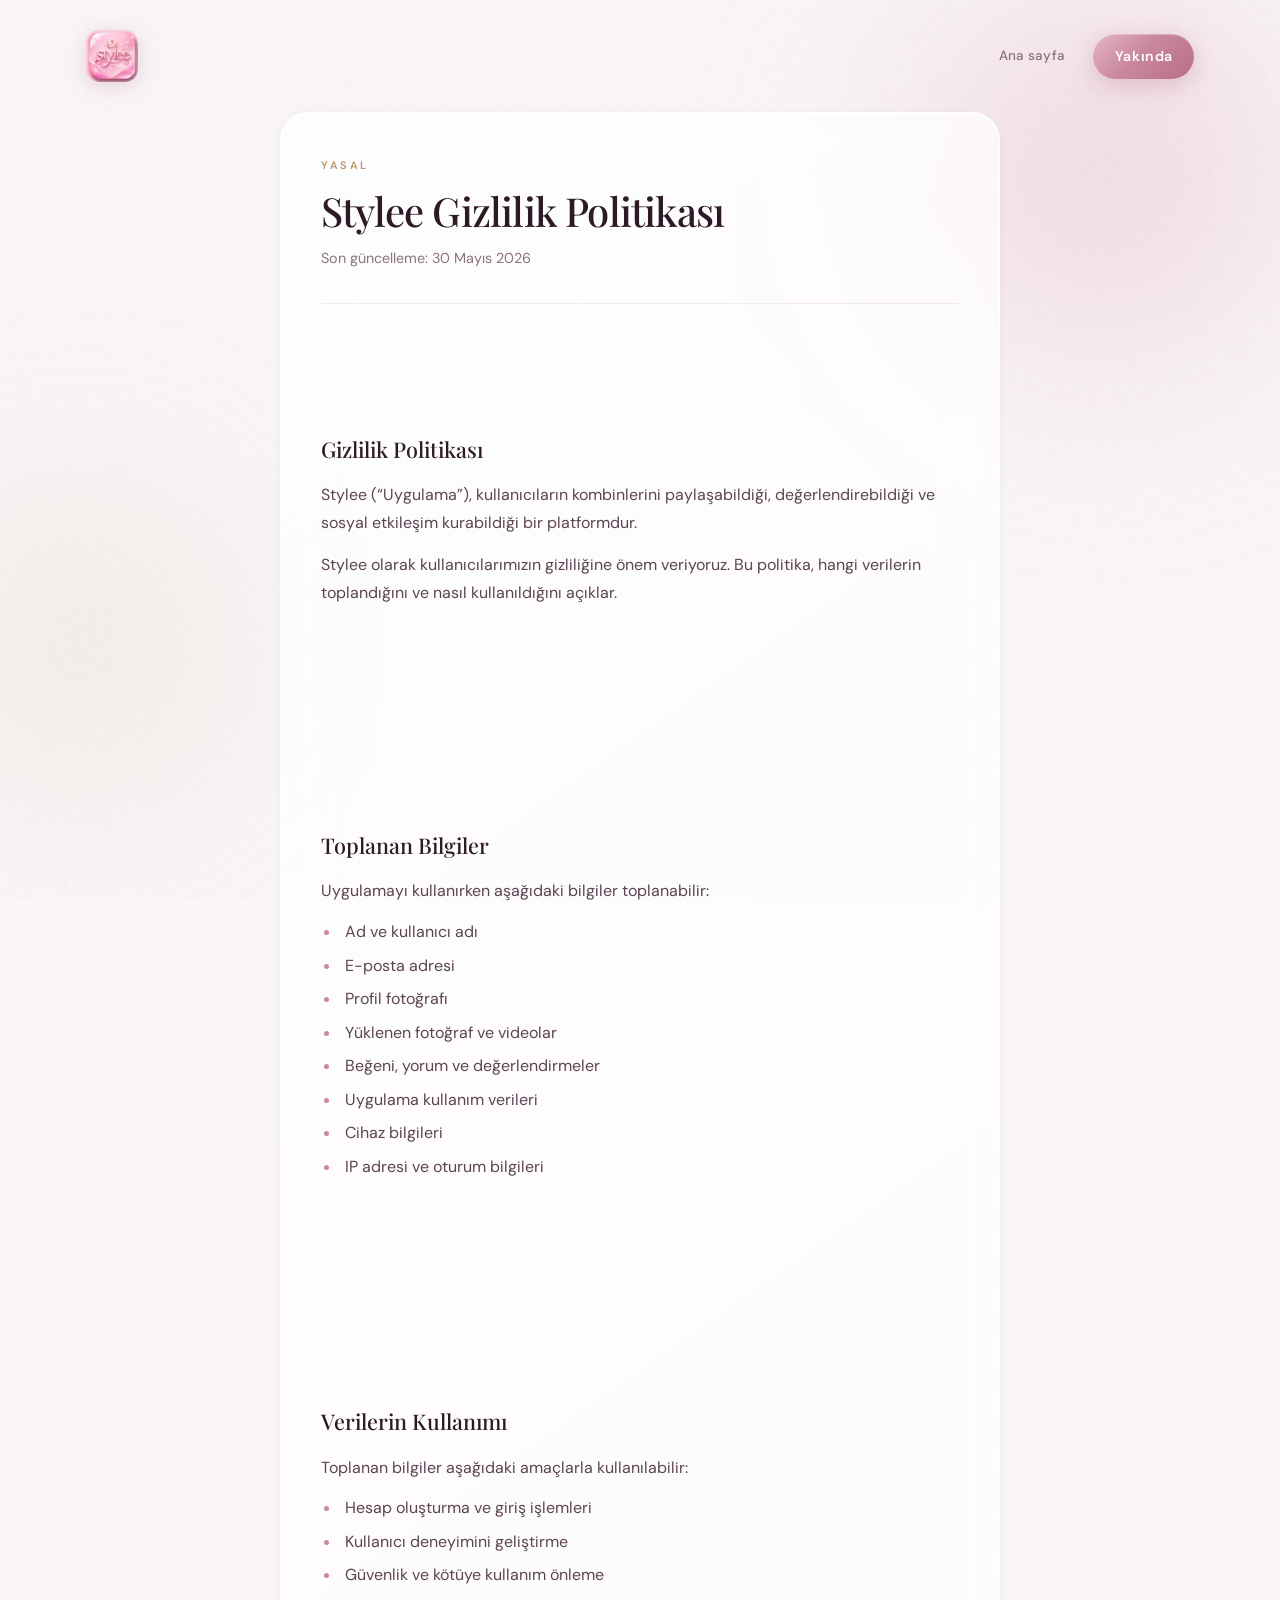
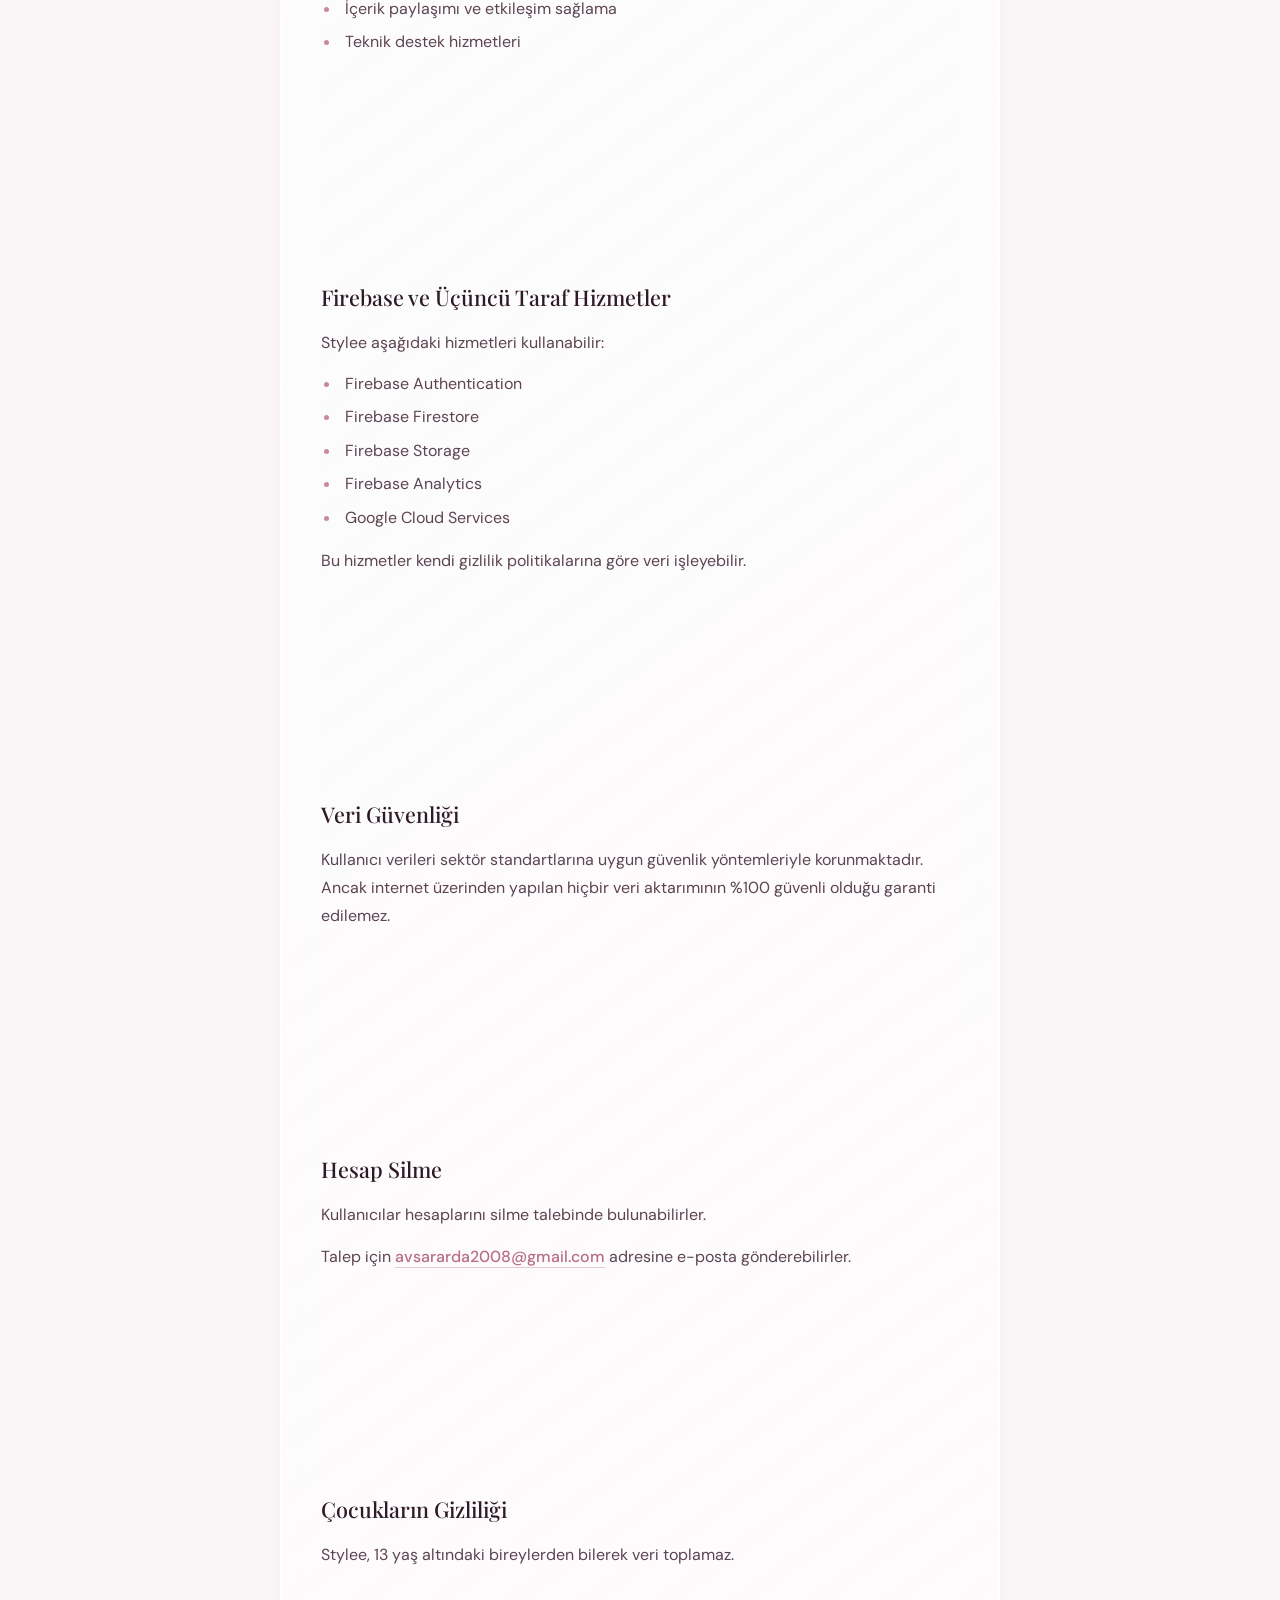
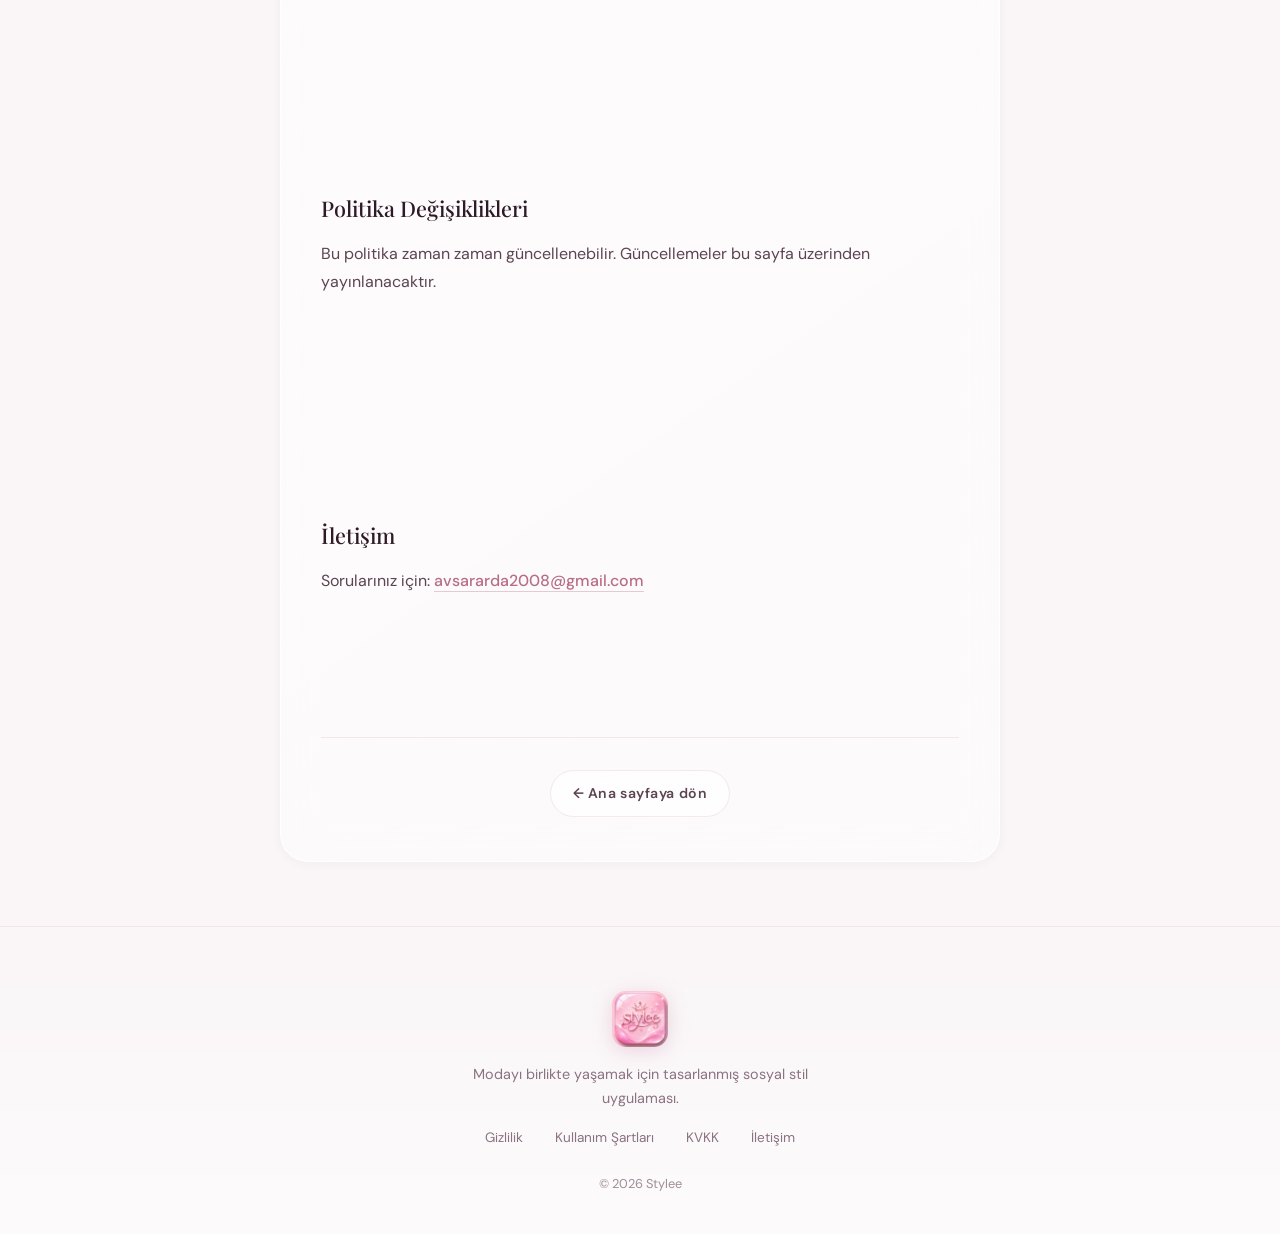
==== commit cdaf6cc6: "bug fixed düzeltmesi" ====
--- a/gizlilik.html
+++ b/gizlilik.html
@@ -162,7 +162,7 @@
           <a href="gizlilik.html" aria-current="page">Gizlilik</a>
           <a href="kullanim.html">Kullanım Şartları</a>
           <a href="kvkk.html">KVKK</a>
-          <a href="mailto:avsararda2008@gmail.com">avsararda2008@gmail.com</a>
+          <a href="mailto:avsararda2008@gmail.com">İletişim</a>
         </nav>
         <p class="footer-copy">© 2026 Stylee</p>
       </div>
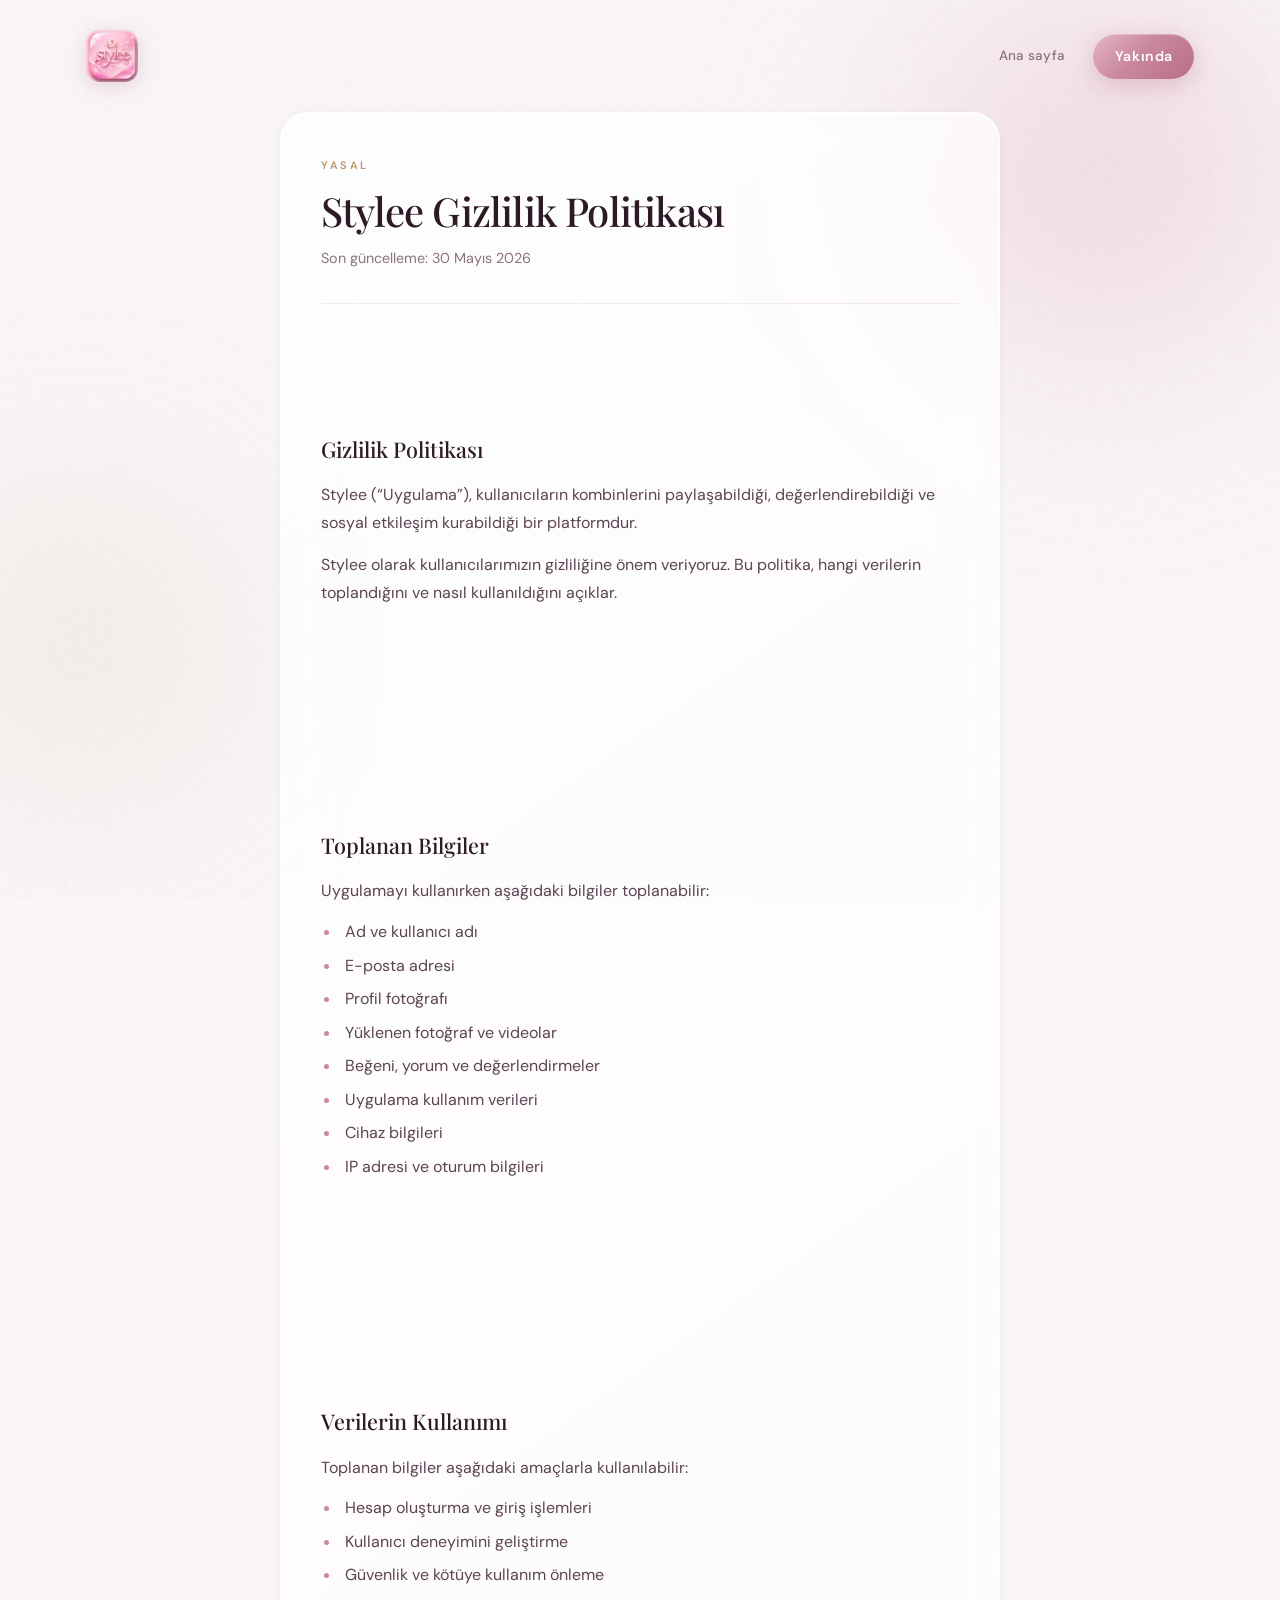
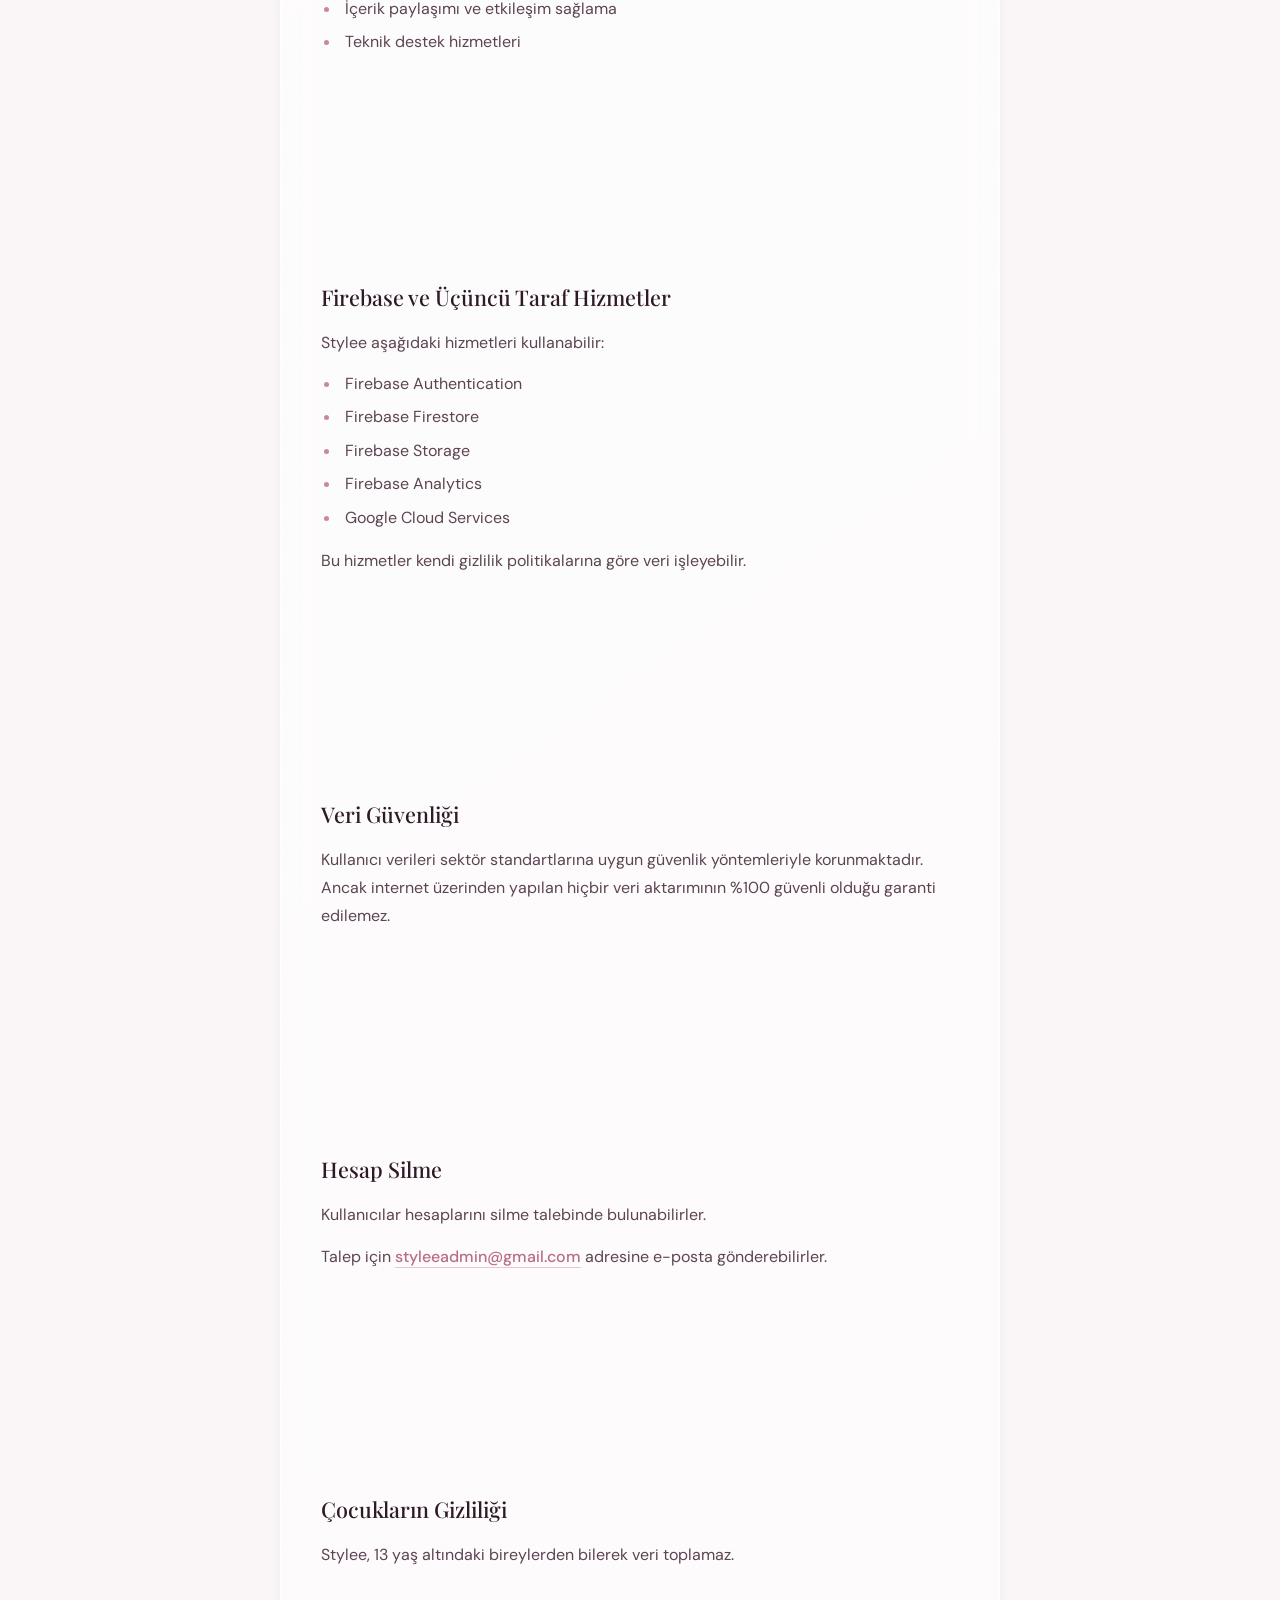
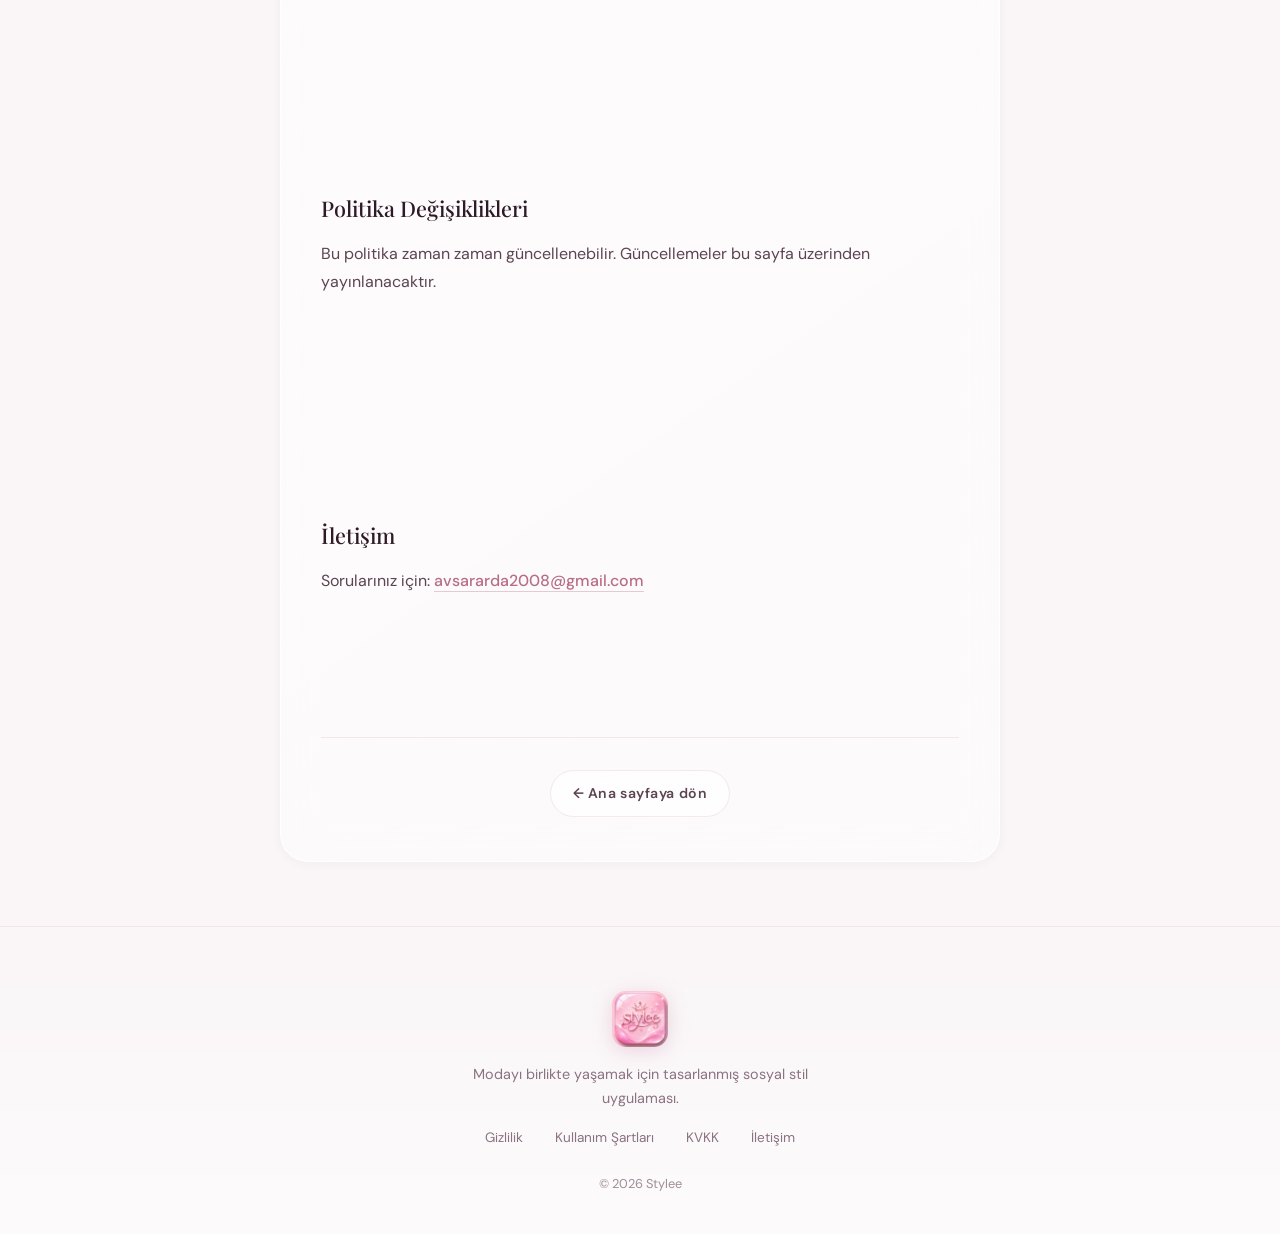
==== commit c1994c65: "mail mail" ====
--- a/gizlilik.html
+++ b/gizlilik.html
@@ -116,7 +116,7 @@
           <p>Kullanıcılar hesaplarını silme talebinde bulunabilirler.</p>
           <p>
             Talep için
-            <a href="mailto:avsararda2008@gmail.com">avsararda2008@gmail.com</a>
+            <a href="mailto:styleeadmin@gmail.com">styleeadmin@gmail.com</a>
             adresine e-posta gönderebilirler.
           </p>
         </section>
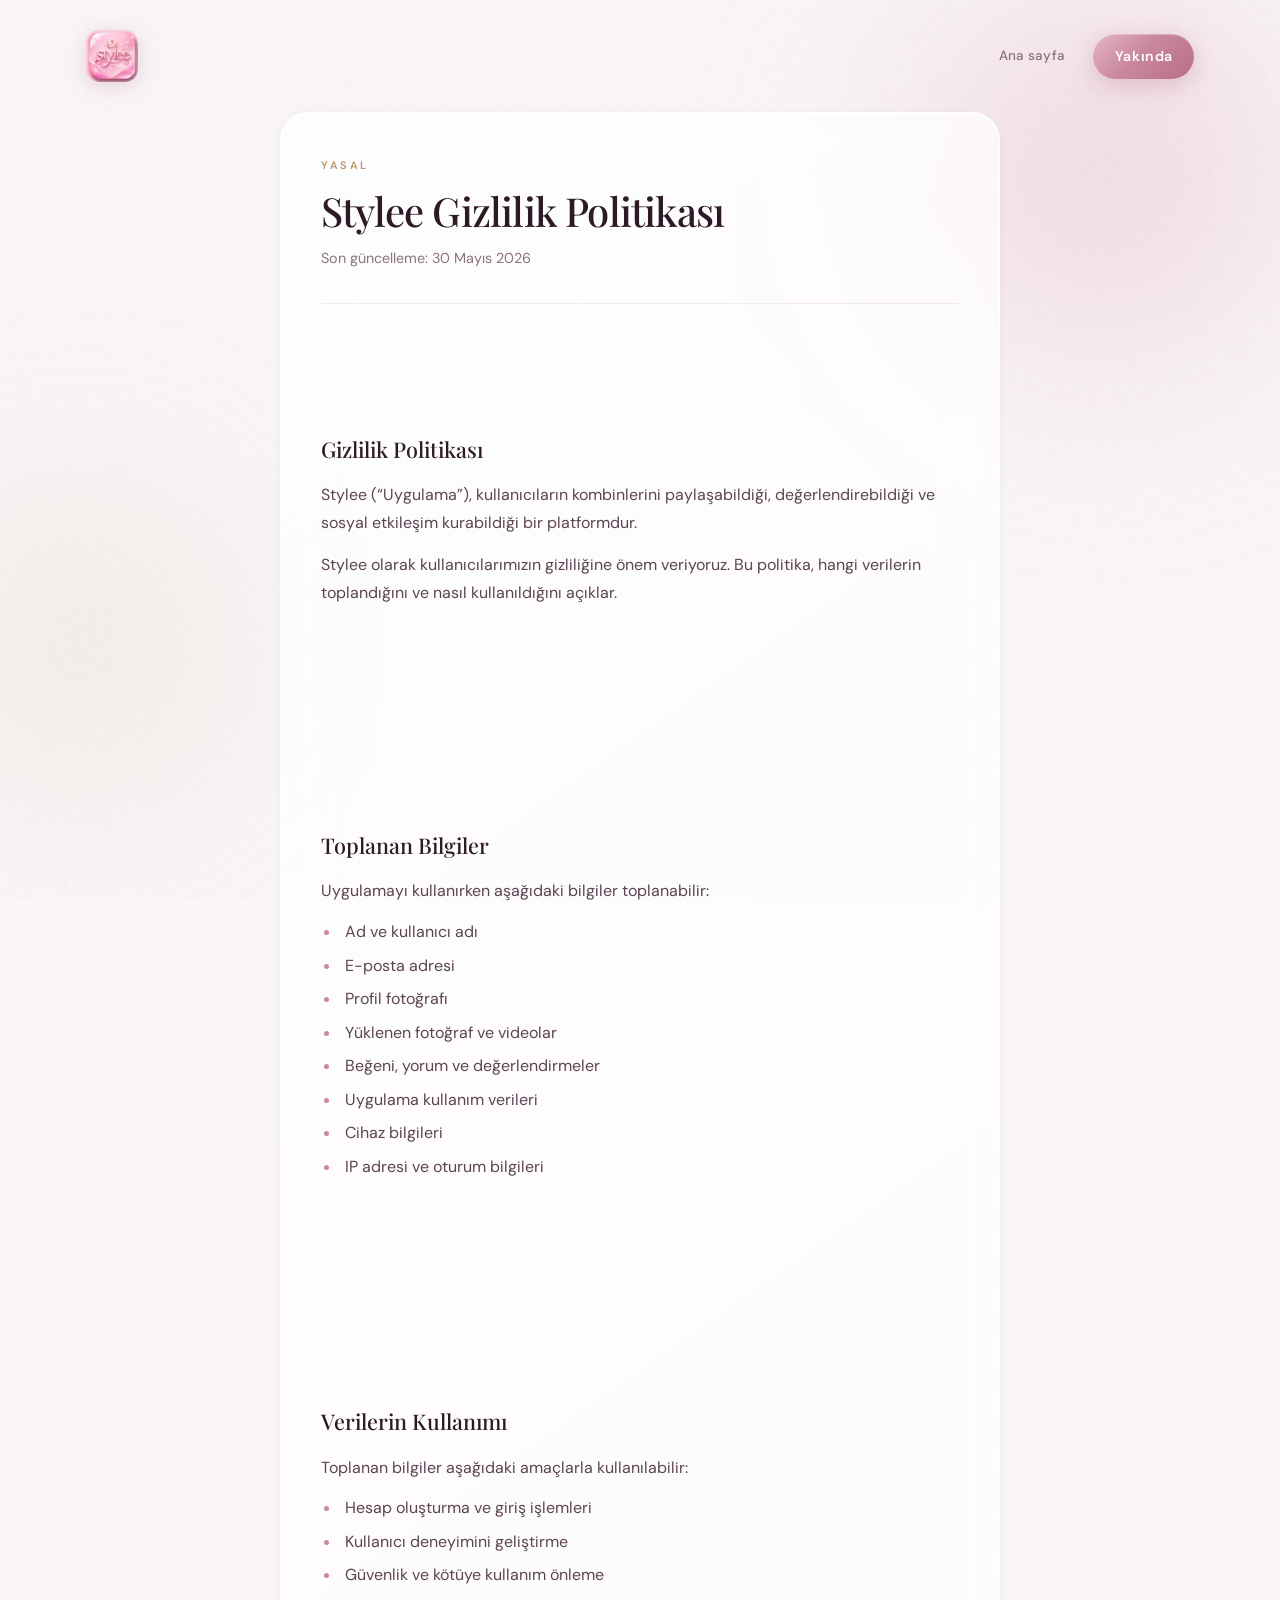
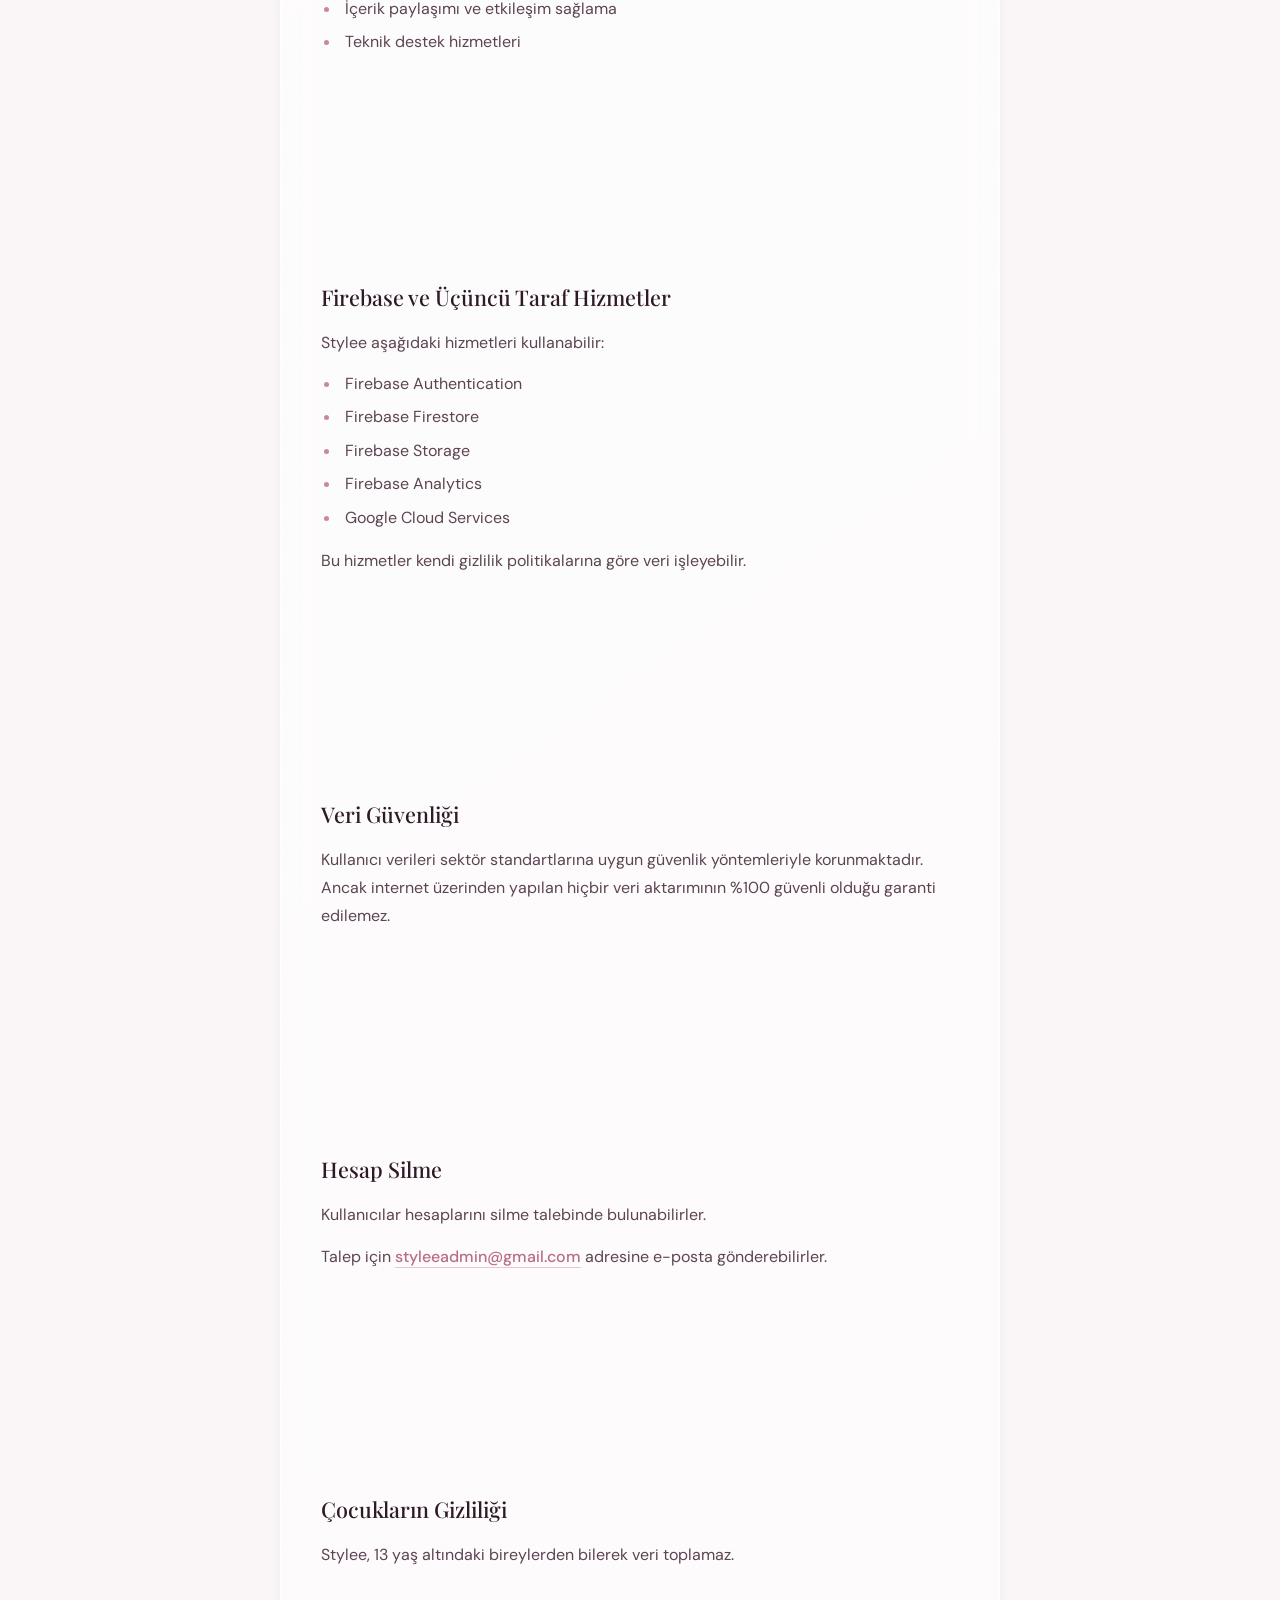
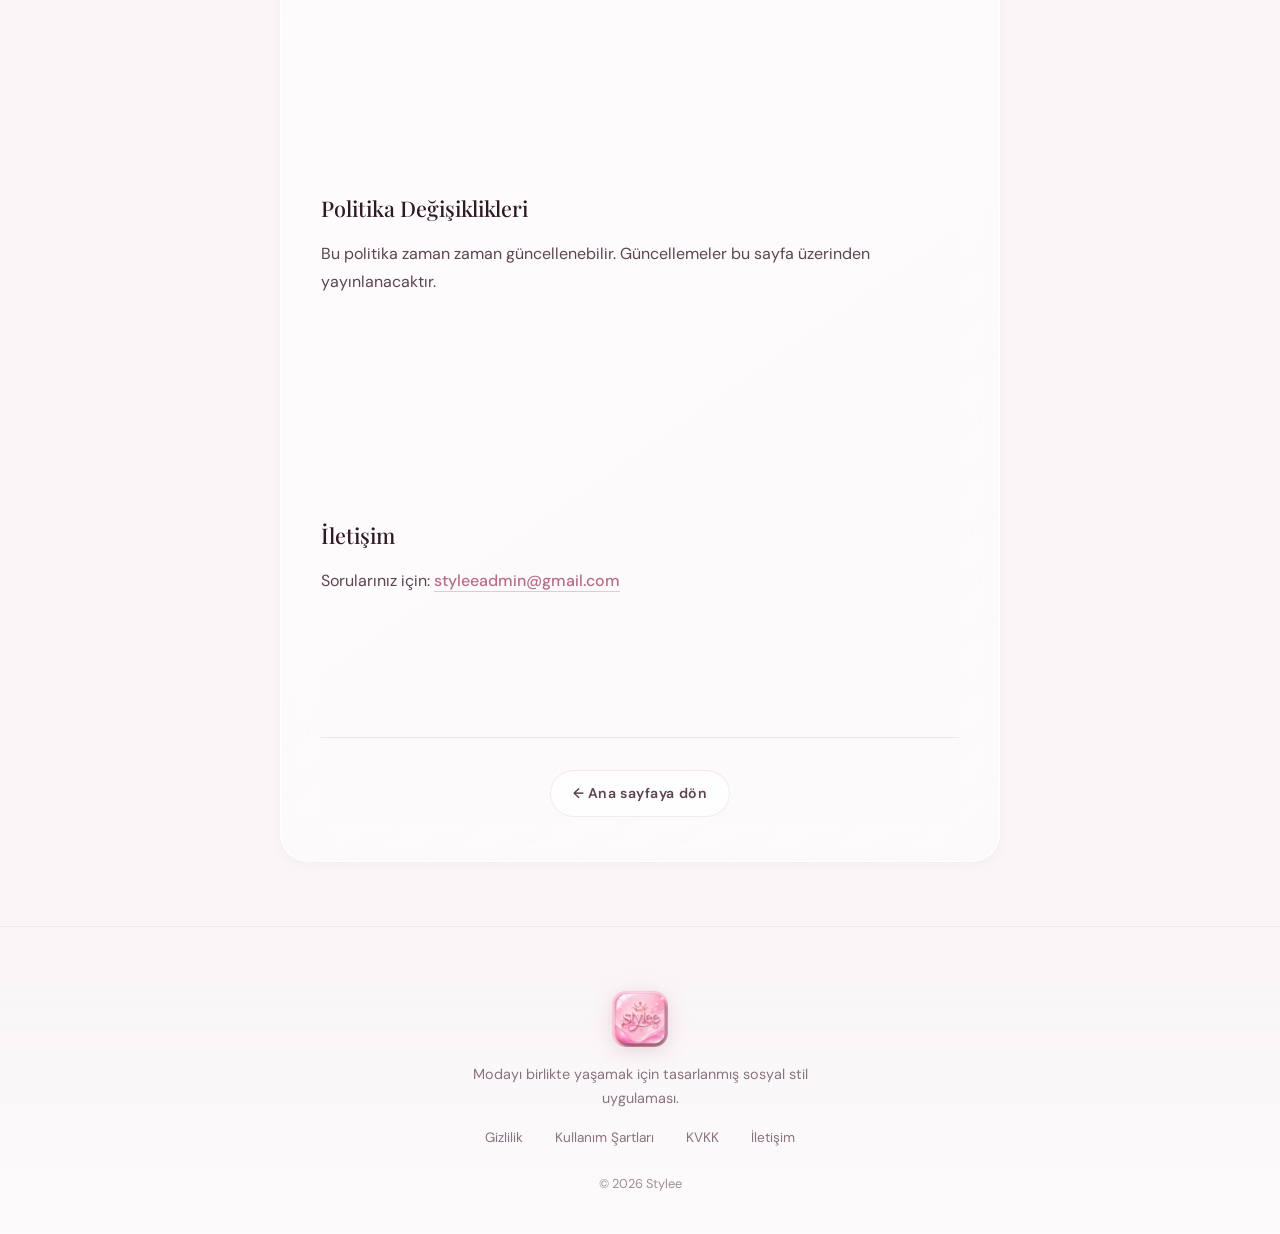
==== commit 99a9c22c: "mail komple değişim mail transfer" ====
--- a/gizlilik.html
+++ b/gizlilik.html
@@ -140,7 +140,7 @@
           <h2>İletişim</h2>
           <p>
             Sorularınız için:
-            <a href="mailto:avsararda2008@gmail.com">avsararda2008@gmail.com</a>
+            <a href="mailto:styleeadmin@gmail.com">styleeadmin@gmail.com</a>
           </p>
         </section>
 
@@ -162,7 +162,7 @@
           <a href="gizlilik.html" aria-current="page">Gizlilik</a>
           <a href="kullanim.html">Kullanım Şartları</a>
           <a href="kvkk.html">KVKK</a>
-          <a href="mailto:avsararda2008@gmail.com">İletişim</a>
+          <a href="mailto:styleeadmin@gmail.com">İletişim</a>
         </nav>
         <p class="footer-copy">© 2026 Stylee</p>
       </div>
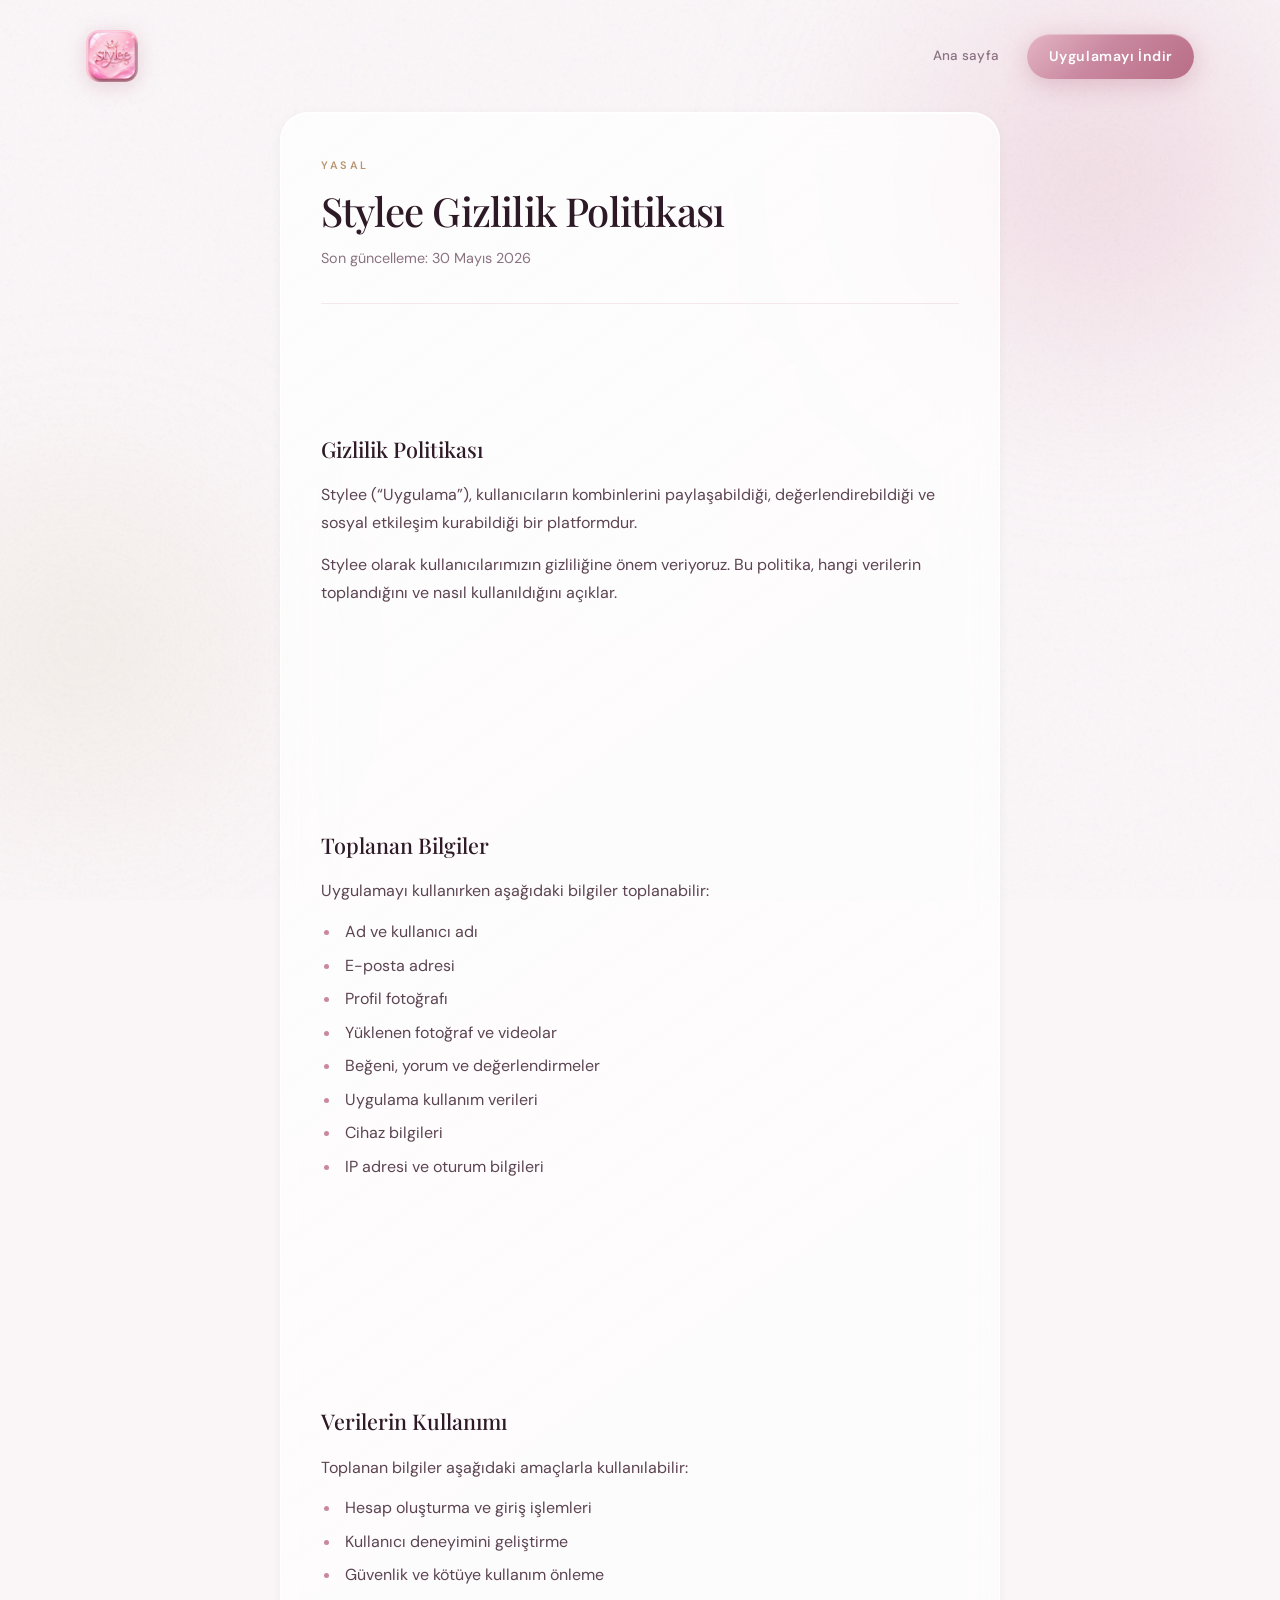
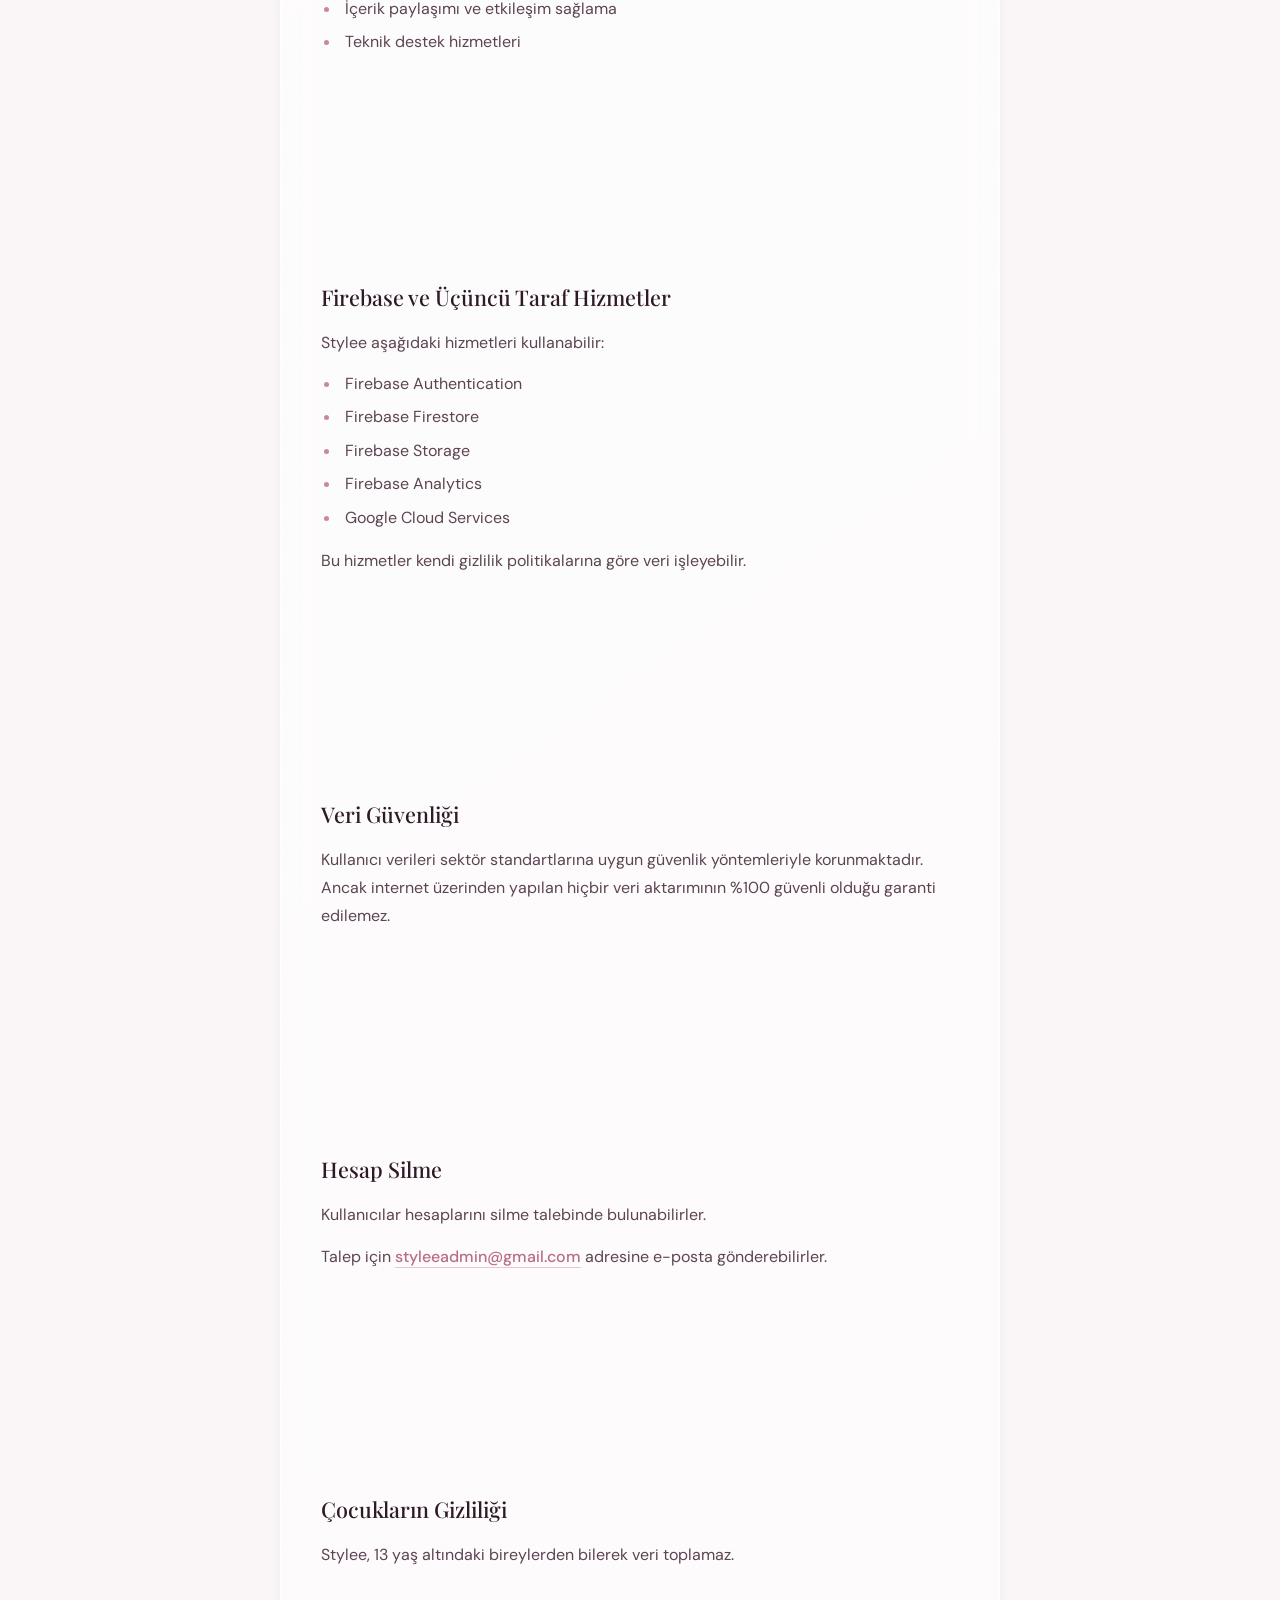
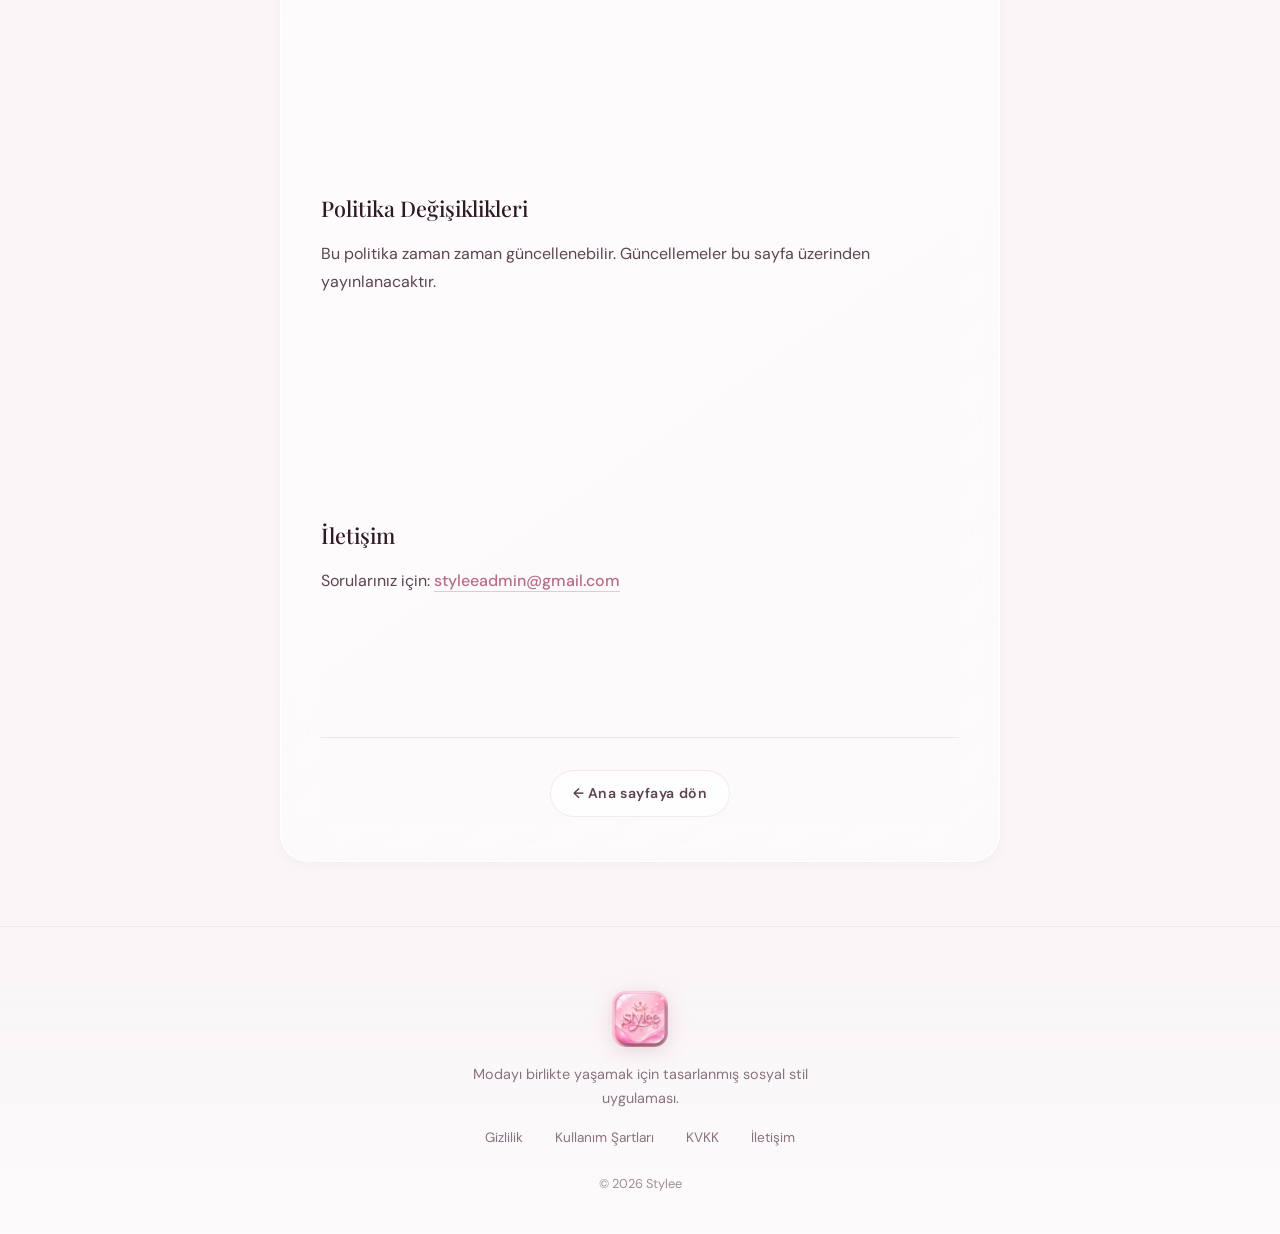
==== commit b1085778: "Button Yapısı" ====
--- a/gizlilik.html
+++ b/gizlilik.html
@@ -31,7 +31,7 @@
           </a>
           <nav class="nav" aria-label="Ana menü">
             <a href="index.html">Ana sayfa</a>
-            <a href="index.html#indir" class="btn btn-primary btn-shine">Yakında</a>
+            <a href="https://apps.apple.com/tr/app/stylee/id6776775569" class="btn btn-primary btn-shine">Uygulamayı İndir</a>
           </nav>
           <button class="nav-toggle" type="button" aria-label="Menüyü aç" aria-expanded="false">
             <span></span><span></span><span></span>
